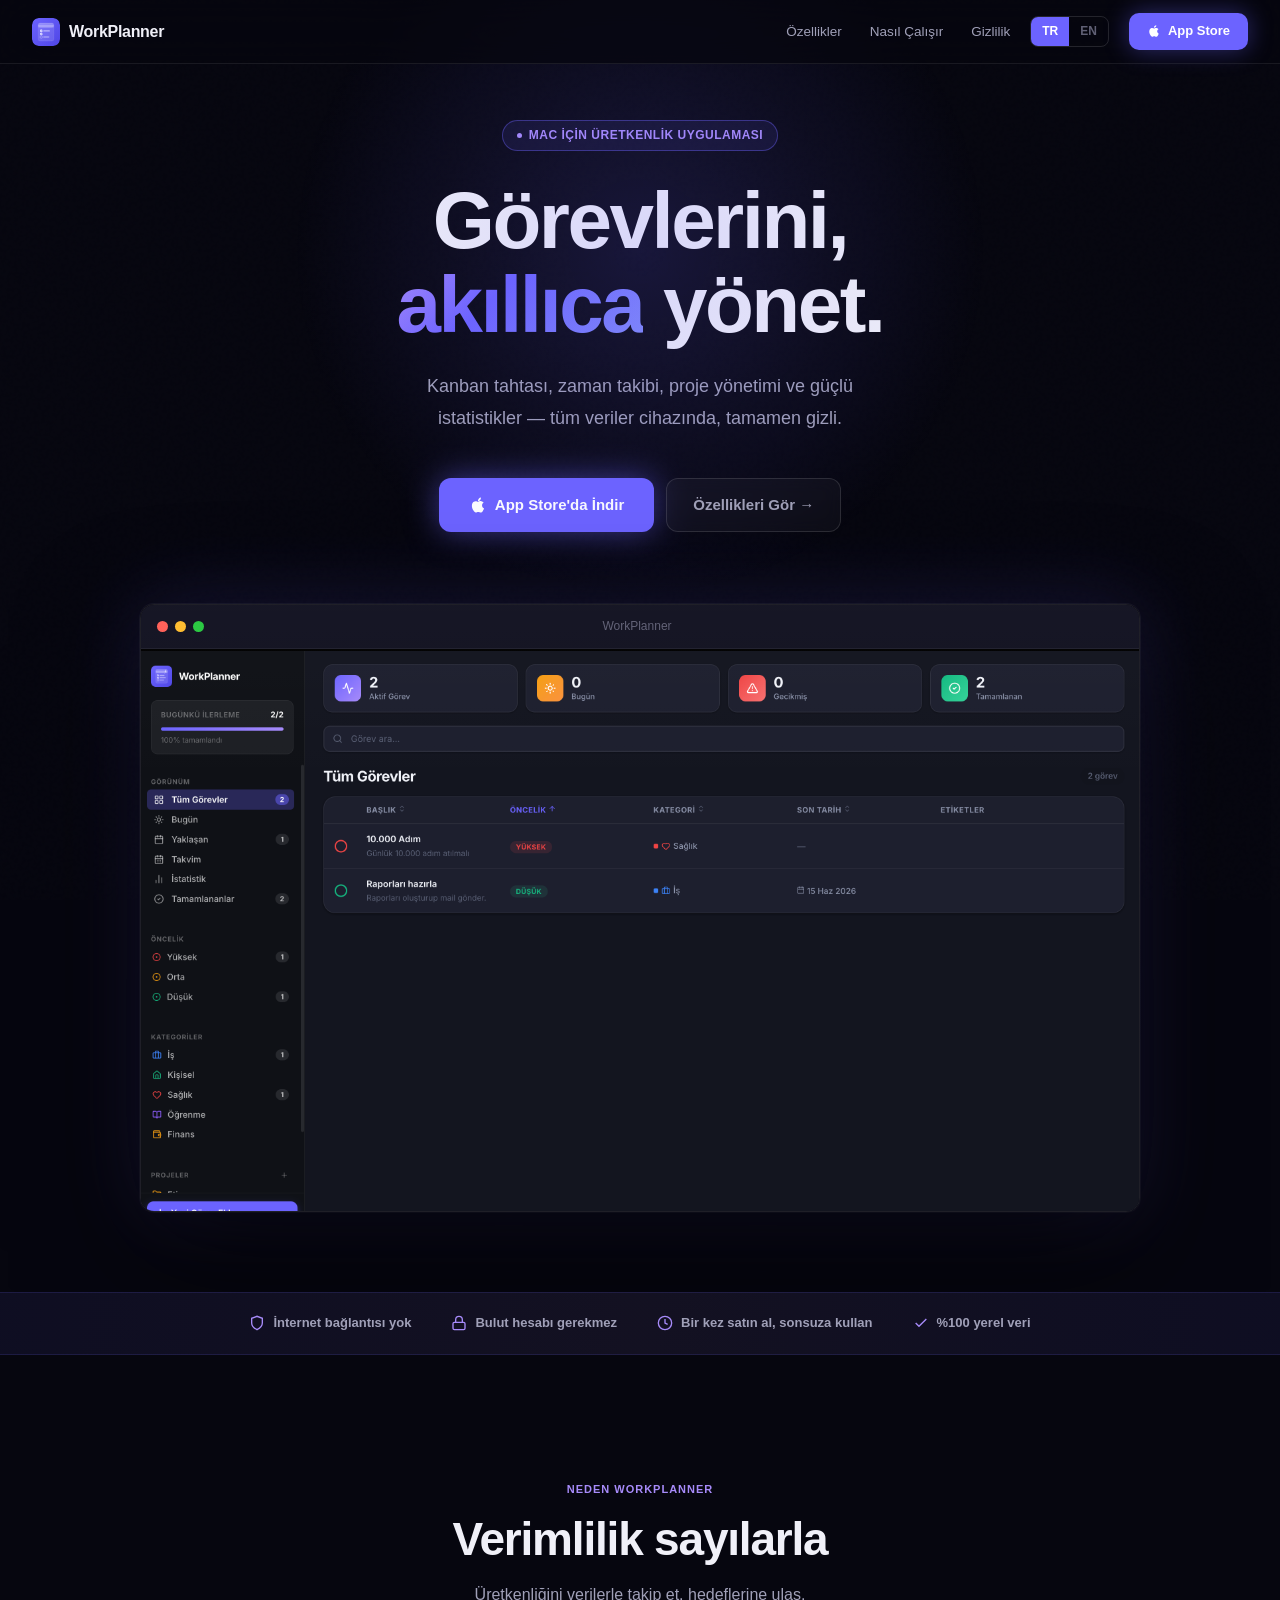
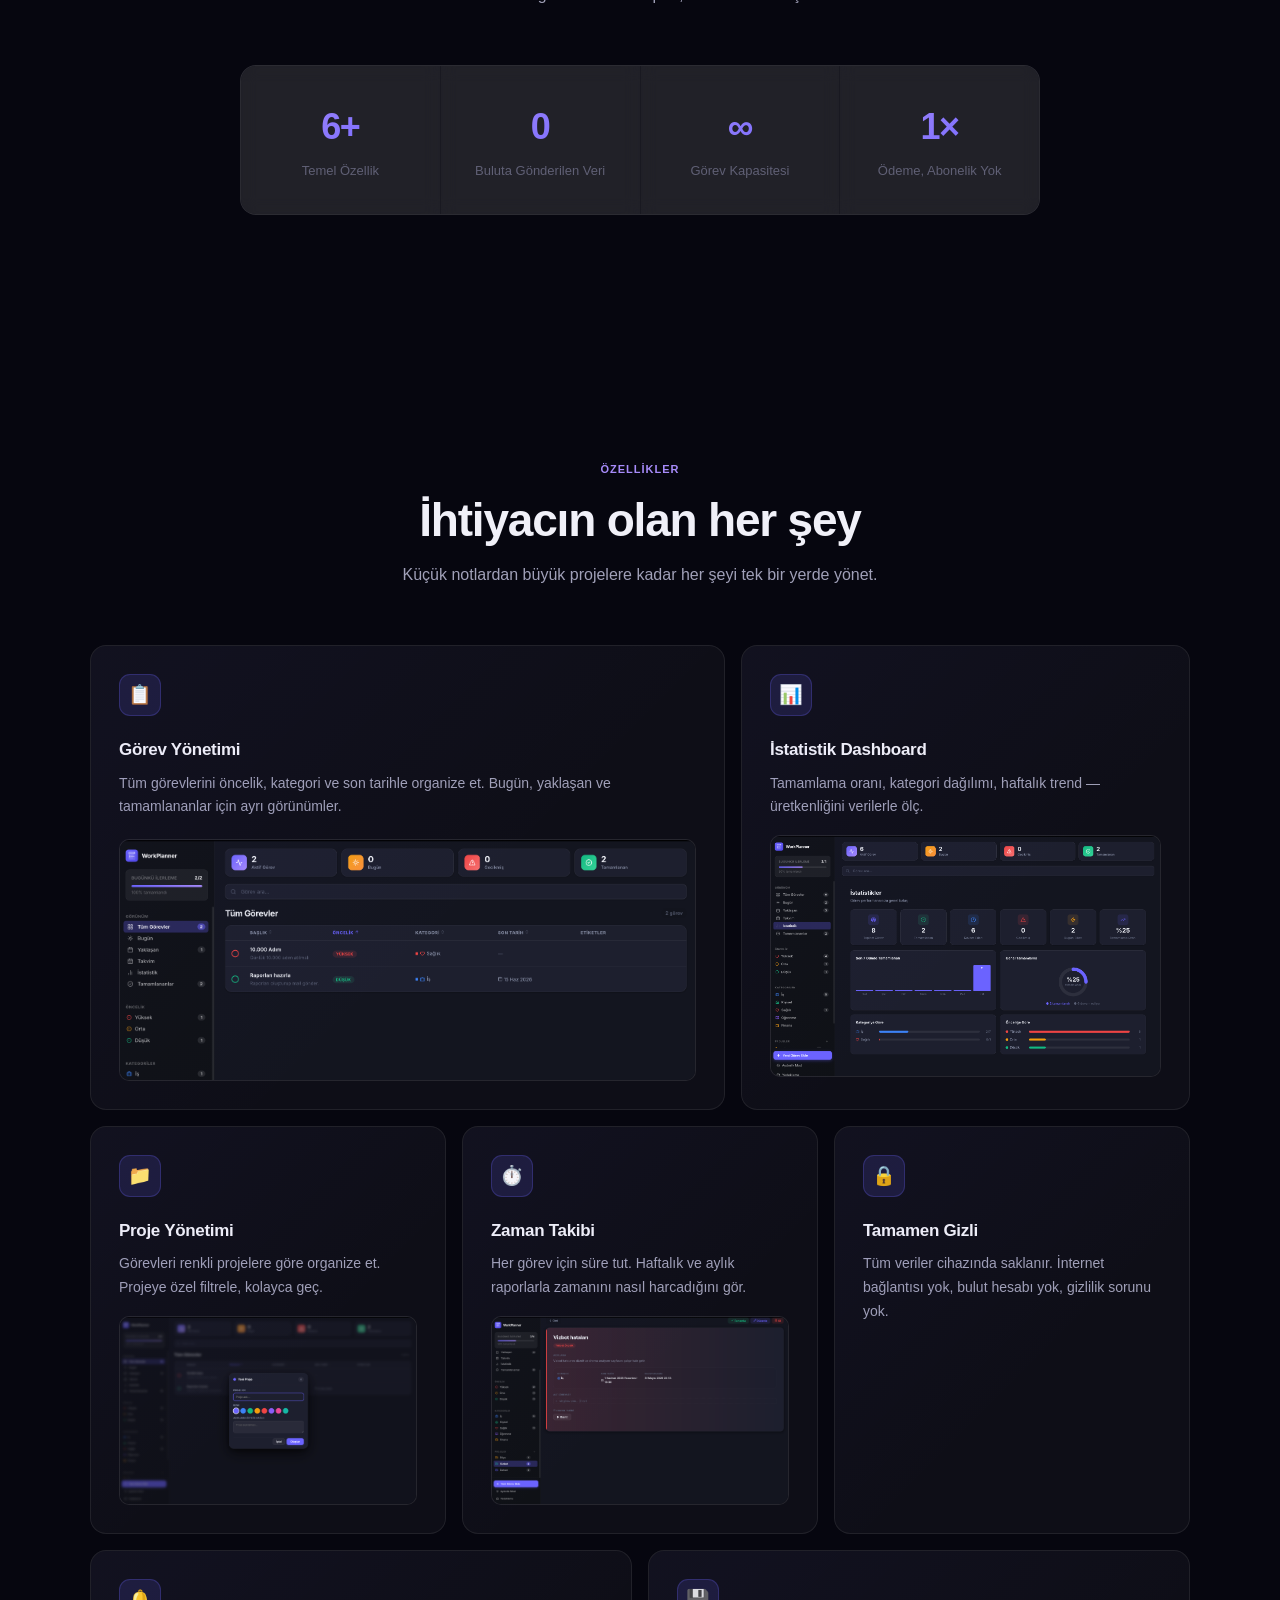
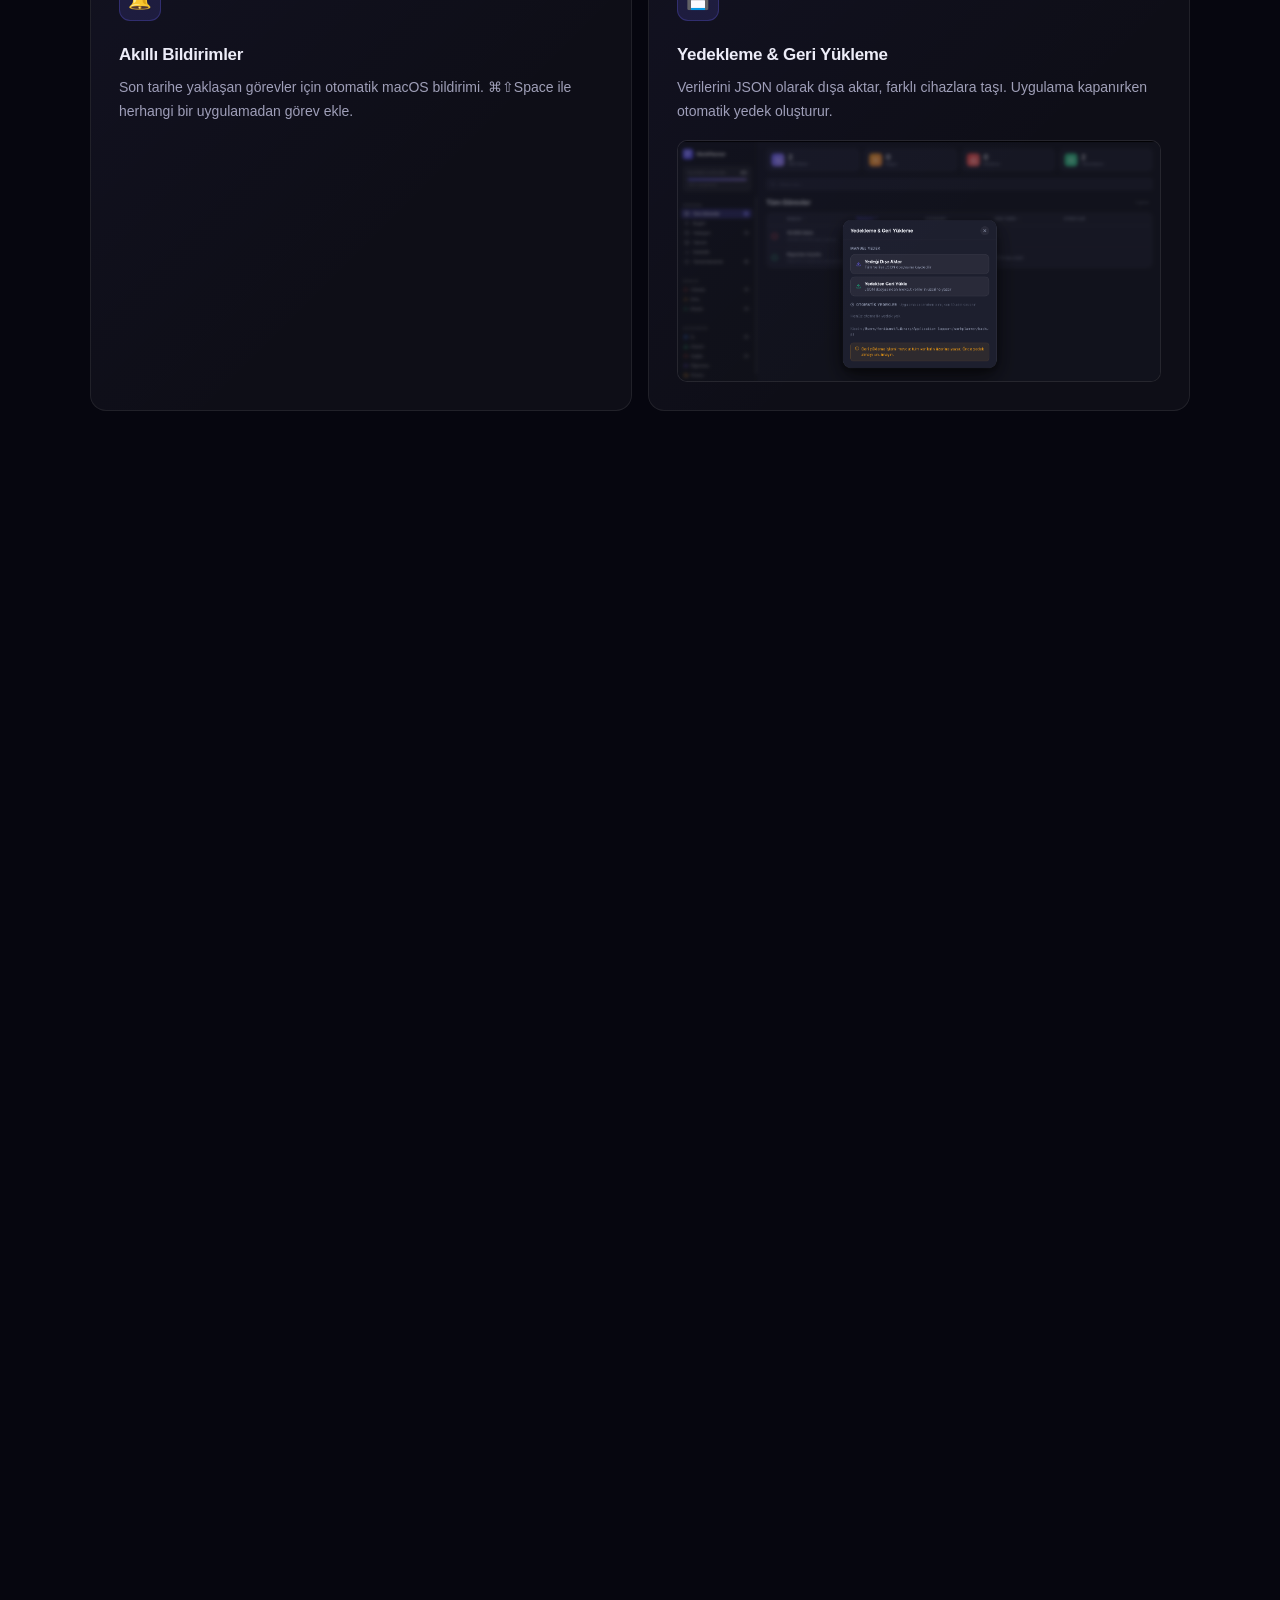
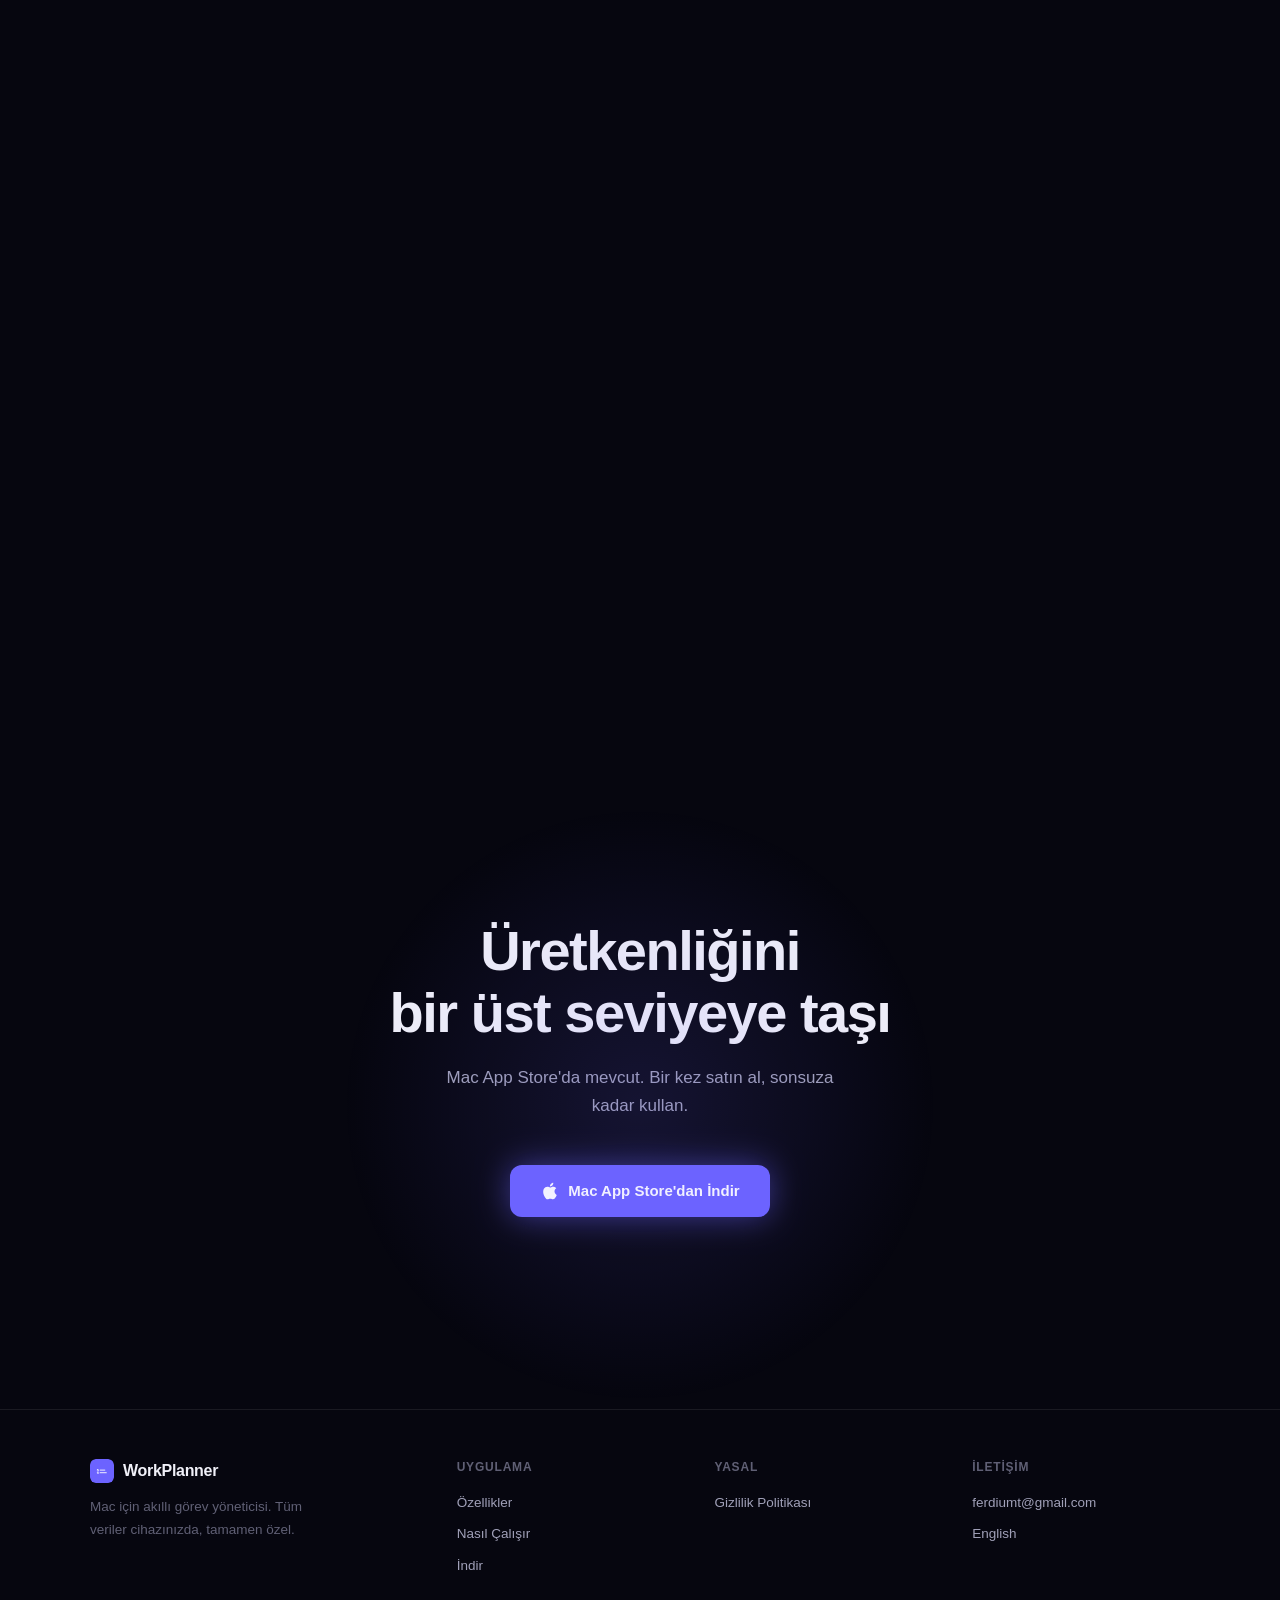
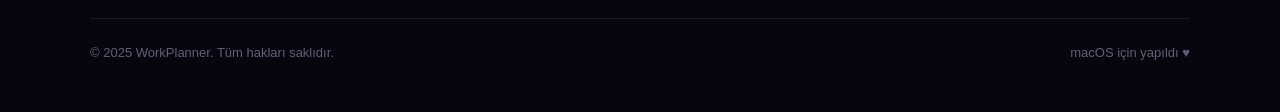
==== index.html @ 0b40a388 "Initial website" ====
<!DOCTYPE html>
<html lang="tr">
<head>
  <meta charset="UTF-8" />
  <meta name="viewport" content="width=device-width, initial-scale=1.0" />
  <title>WorkPlanner — Mac için Akıllı Görev Yöneticisi</title>
  <meta name="description" content="WorkPlanner, görevlerinizi, projelerinizi ve zamanınızı tek bir yerde yönetmenizi sağlayan güçlü bir Mac uygulamasıdır. Verileriniz her zaman cihazınızda." />
  <meta property="og:title" content="WorkPlanner — Mac için Görev Yöneticisi" />
  <meta property="og:description" content="Kanban tahtası, zaman takibi, proje yönetimi ve daha fazlası. Tüm veriler cihazınızda güvende." />
  <meta property="og:type" content="website" />
  <link rel="stylesheet" href="style.css" />
  <link rel="icon" type="image/svg+xml" href="assets/icon.svg" />
</head>
<body>

<!-- Nav -->
<nav class="nav">
  <a href="index.html" class="nav-logo">
    <svg width="28" height="28" viewBox="0 0 100 100" xmlns="http://www.w3.org/2000/svg" style="border-radius:7px;flex-shrink:0">
      <defs><linearGradient id="g" x1="0%" y1="0%" x2="100%" y2="100%"><stop offset="0%" stop-color="#6c63ff"/><stop offset="100%" stop-color="#4f46e5"/></linearGradient></defs>
      <rect width="100" height="100" rx="22" fill="url(#g)"/>
      <rect x="22" y="18" width="56" height="64" rx="7" fill="rgba(255,255,255,0.12)" stroke="rgba(255,255,255,0.25)" stroke-width="1.2"/>
      <rect x="22" y="18" width="56" height="16" rx="7" fill="rgba(255,255,255,0.2)"/>
      <rect x="22" y="25" width="56" height="9" fill="rgba(255,255,255,0.2)"/>
      <circle cx="33" cy="46" r="4.5" fill="white"/>
      <polyline points="30.5,46 32.5,48.2 36,43.5" fill="none" stroke="#6c63ff" stroke-width="2" stroke-linecap="round" stroke-linejoin="round"/>
      <rect x="40" y="43.5" width="24" height="5" rx="2.5" fill="rgba(255,255,255,0.5)"/>
      <circle cx="33" cy="57" r="4.5" fill="white"/>
      <polyline points="30.5,57 32.5,59.2 36,54.5" fill="none" stroke="#6c63ff" stroke-width="2" stroke-linecap="round" stroke-linejoin="round"/>
      <circle cx="33" cy="68" r="4.5" fill="none" stroke="rgba(255,255,255,0.55)" stroke-width="1.5"/>
      <rect x="40" y="65.5" width="22" height="5" rx="2.5" fill="rgba(255,255,255,0.35)"/>
    </svg>
    WorkPlanner
  </a>
  <span class="nav-spacer"></span>
  <nav class="nav-links">
    <a href="#features">Özellikler</a>
    <a href="#how">Nasıl Çalışır</a>
    <a href="privacy.html">Gizlilik</a>
  </nav>
  <div class="lang-toggle">
    <a href="index.html" class="lang-btn active">TR</a>
    <a href="en.html"    class="lang-btn">EN</a>
  </div>
  <a href="#download" class="nav-cta">
    <svg width="14" height="14" fill="currentColor" viewBox="0 0 24 24"><path d="M18.71 19.5c-.83 1.24-1.71 2.45-3.05 2.47-1.34.03-1.77-.79-3.29-.79-1.53 0-2 .77-3.27.82-1.31.05-2.3-1.32-3.14-2.53C4.25 17 2.94 12.45 4.7 9.39c.87-1.52 2.43-2.48 4.12-2.51 1.28-.02 2.5.87 3.29.87.78 0 2.26-1.07 3.8-.91.65.03 2.47.26 3.64 1.98-.09.06-2.17 1.28-2.15 3.81.03 3.02 2.65 4.03 2.68 4.04-.03.07-.42 1.44-1.38 2.83M13 3.5c.73-.83 1.94-1.46 2.94-1.5.13 1.17-.34 2.35-1.04 3.19-.69.85-1.83 1.51-2.95 1.42-.15-1.15.41-2.35 1.05-3.11z"/></svg>
    App Store
  </a>
</nav>

<!-- Hero -->
<section class="hero">
  <div class="hero-blob1"></div>
  <div class="hero-blob2"></div>

  <div class="hero-eyebrow reveal">
    <span></span>
    Mac için Üretkenlik Uygulaması
  </div>

  <h1 class="reveal reveal-delay-1">
    Görevlerini,<br>
    <span class="grad">akıllıca</span> yönet.
  </h1>

  <p class="hero-sub reveal reveal-delay-2">
    Kanban tahtası, zaman takibi, proje yönetimi ve güçlü istatistikler — tüm veriler cihazında, tamamen gizli.
  </p>

  <div class="hero-actions reveal reveal-delay-3">
    <a href="#download" class="btn-primary">
      <svg width="18" height="18" fill="currentColor" viewBox="0 0 24 24"><path d="M18.71 19.5c-.83 1.24-1.71 2.45-3.05 2.47-1.34.03-1.77-.79-3.29-.79-1.53 0-2 .77-3.27.82-1.31.05-2.3-1.32-3.14-2.53C4.25 17 2.94 12.45 4.7 9.39c.87-1.52 2.43-2.48 4.12-2.51 1.28-.02 2.5.87 3.29.87.78 0 2.26-1.07 3.8-.91.65.03 2.47.26 3.64 1.98-.09.06-2.17 1.28-2.15 3.81.03 3.02 2.65 4.03 2.68 4.04-.03.07-.42 1.44-1.38 2.83M13 3.5c.73-.83 1.94-1.46 2.94-1.5.13 1.17-.34 2.35-1.04 3.19-.69.85-1.83 1.51-2.95 1.42-.15-1.15.41-2.35 1.05-3.11z"/></svg>
      App Store'da İndir
    </a>
    <a href="#features" class="btn-ghost">Özellikleri Gör →</a>
  </div>

  <!-- App window mockup -->
  <div class="app-window reveal">
    <div class="window-bar">
      <div class="w-dot" style="background:#ff5f57"></div>
      <div class="w-dot" style="background:#febc2e"></div>
      <div class="w-dot" style="background:#28c840"></div>
      <span class="w-title">WorkPlanner</span>
    </div>
    <div class="window-screen">
      <img src="assets/screenshots/E9EAF47A-1337-46AB-9C53-213DB8B8BF07.png" alt="WorkPlanner ana ekranı">
    </div>
  </div>
</section>

<!-- Privacy strip -->
<div class="privacy-strip">
  <div class="privacy-strip-inner">
    <div class="priv-item">
      <svg width="16" height="16" fill="none" stroke="currentColor" stroke-width="2" viewBox="0 0 24 24"><path d="M12 22s8-4 8-10V5l-8-3-8 3v7c0 6 8 10 8 10z"/></svg>
      İnternet bağlantısı yok
    </div>
    <div class="priv-item">
      <svg width="16" height="16" fill="none" stroke="currentColor" stroke-width="2" viewBox="0 0 24 24"><rect x="3" y="11" width="18" height="11" rx="2"/><path d="M7 11V7a5 5 0 0 1 10 0v4"/></svg>
      Bulut hesabı gerekmez
    </div>
    <div class="priv-item">
      <svg width="16" height="16" fill="none" stroke="currentColor" stroke-width="2" viewBox="0 0 24 24"><circle cx="12" cy="12" r="10"/><polyline points="12 6 12 12 16 14"/></svg>
      Bir kez satın al, sonsuza kullan
    </div>
    <div class="priv-item">
      <svg width="16" height="16" fill="none" stroke="currentColor" stroke-width="2" viewBox="0 0 24 24"><polyline points="20 6 9 17 4 12"/></svg>
      %100 yerel veri
    </div>
  </div>
</div>

<!-- Stats -->
<section class="section centered" id="stats">
  <p class="section-chip reveal">Neden WorkPlanner</p>
  <h2 class="section-title reveal reveal-delay-1">Verimlilik sayılarla</h2>
  <p class="section-sub reveal reveal-delay-2">Üretkenliğini verilerle takip et, hedeflerine ulaş.</p>

  <div class="stats-bar reveal reveal-delay-3">
    <div class="stat-item">
      <div class="stat-num">6+</div>
      <div class="stat-label">Temel Özellik</div>
    </div>
    <div class="stat-item">
      <div class="stat-num">0</div>
      <div class="stat-label">Buluta Gönderilen Veri</div>
    </div>
    <div class="stat-item">
      <div class="stat-num">∞</div>
      <div class="stat-label">Görev Kapasitesi</div>
    </div>
    <div class="stat-item">
      <div class="stat-num">1×</div>
      <div class="stat-label">Ödeme, Abonelik Yok</div>
    </div>
  </div>
</section>

<!-- Bento features -->
<section class="section" id="features">
  <div class="centered" style="margin-bottom:56px">
    <p class="section-chip reveal">Özellikler</p>
    <h2 class="section-title reveal reveal-delay-1">İhtiyacın olan her şey</h2>
    <p class="section-sub reveal reveal-delay-2">Küçük notlardan büyük projelere kadar her şeyi tek bir yerde yönet.</p>
  </div>

  <div class="bento">
    <!-- Large card: Görev listesi -->
    <div class="bento-card bc-wide reveal">
      <div class="bento-icon">📋</div>
      <h3 class="bento-title">Görev Yönetimi</h3>
      <p class="bento-desc">Tüm görevlerini öncelik, kategori ve son tarihle organize et. Bugün, yaklaşan ve tamamlananlar için ayrı görünümler.</p>
      <div class="bento-screenshot">
        <img src="assets/screenshots/E9EAF47A-1337-46AB-9C53-213DB8B8BF07.png" alt="Görev listesi">
      </div>
    </div>

    <!-- Narrow card: İstatistikler -->
    <div class="bento-card bc-narrow reveal reveal-delay-1">
      <div class="bento-icon">📊</div>
      <h3 class="bento-title">İstatistik Dashboard</h3>
      <p class="bento-desc">Tamamlama oranı, kategori dağılımı, haftalık trend — üretkenliğini verilerle ölç.</p>
      <div class="bento-screenshot" style="margin-top:16px">
        <img src="assets/screenshots/B11639A8-E4B4-4205-913E-91F1500B5401.png" alt="İstatistikler">
      </div>
    </div>

    <!-- Third cards -->
    <div class="bento-card bc-third reveal">
      <div class="bento-icon">📁</div>
      <h3 class="bento-title">Proje Yönetimi</h3>
      <p class="bento-desc">Görevleri renkli projelere göre organize et. Projeye özel filtrele, kolayca geç.</p>
      <div class="bento-screenshot" style="margin-top:16px">
        <img src="assets/screenshots/D1746196-B8B3-4BBD-9240-FDAFC24AF022.png" alt="Yeni proje oluşturma">
      </div>
    </div>

    <div class="bento-card bc-third reveal reveal-delay-1">
      <div class="bento-icon">⏱️</div>
      <h3 class="bento-title">Zaman Takibi</h3>
      <p class="bento-desc">Her görev için süre tut. Haftalık ve aylık raporlarla zamanını nasıl harcadığını gör.</p>
      <div class="bento-screenshot" style="margin-top:16px">
        <img src="assets/screenshots/5E0CD3A7-38A6-4507-8456-9C29C6B81970.png" alt="Görev detayı ve zaman takibi">
      </div>
    </div>

    <div class="bento-card bc-third reveal reveal-delay-2">
      <div class="bento-icon">🔒</div>
      <h3 class="bento-title">Tamamen Gizli</h3>
      <p class="bento-desc">Tüm veriler cihazında saklanır. İnternet bağlantısı yok, bulut hesabı yok, gizlilik sorunu yok.</p>
    </div>

    <!-- Half cards -->
    <div class="bento-card bc-half reveal">
      <div class="bento-icon">🔔</div>
      <h3 class="bento-title">Akıllı Bildirimler</h3>
      <p class="bento-desc">Son tarihe yaklaşan görevler için otomatik macOS bildirimi. ⌘⇧Space ile herhangi bir uygulamadan görev ekle.</p>
    </div>

    <div class="bento-card bc-half reveal reveal-delay-1">
      <div class="bento-icon">💾</div>
      <h3 class="bento-title">Yedekleme & Geri Yükleme</h3>
      <p class="bento-desc">Verilerini JSON olarak dışa aktar, farklı cihazlara taşı. Uygulama kapanırken otomatik yedek oluşturur.</p>
      <div class="bento-screenshot" style="margin-top:16px">
        <img src="assets/screenshots/8766C4C1-2EBA-4AB4-96D0-C92B33249073.png" alt="Yedekleme ekranı">
      </div>
    </div>
  </div>
</section>

<!-- Spotlight: İstatistikler -->
<section class="section" id="how">
  <div class="spotlight">
    <div class="spotlight-text">
      <p class="section-chip reveal">İstatistikler</p>
      <h2 class="section-title reveal reveal-delay-1">Üretkenliğini gerçek verilerle ölç</h2>
      <p class="section-sub reveal reveal-delay-2" style="margin-bottom:0">
        Haftalık trend grafikleri, kategori dağılımı ve tamamlama oranları — ne kadar verimli olduğunu bir bakışta gör.
      </p>
      <ul class="feature-list reveal reveal-delay-3">
        <li>Günlük ve haftalık görev tamamlama istatistikleri</li>
        <li>Projeye göre zaman dağılımı raporu</li>
        <li>Kategori ve önceliğe göre dağılım</li>
        <li>Genel tamamlama oranı özeti</li>
      </ul>
    </div>
    <div class="spotlight-visual reveal reveal-delay-1">
      <img src="assets/screenshots/B11639A8-E4B4-4205-913E-91F1500B5401.png" alt="İstatistikler dashboard">
    </div>
  </div>
</section>

<!-- Spotlight: Kanban (reversed) -->
<section class="section">
  <div class="spotlight reverse">
    <div class="spotlight-text">
      <p class="section-chip reveal">Kanban Tahtası</p>
      <h2 class="section-title reveal reveal-delay-1">Projen hep düzenli, hiçbir şey kaybolmaz</h2>
      <p class="section-sub reveal reveal-delay-2" style="margin-bottom:0">
        Görevleri sürükle-bırak ile kolonlar arasında taşı. Her proje için ayrı Kanban tahtası, tamamlananlar otomatik arşivlenir.
      </p>
      <ul class="feature-list reveal reveal-delay-3">
        <li>Üç kolon: Yapılacak, Devam Ediyor, Tamamlandı</li>
        <li>Projeye özel renk kodlaması</li>
        <li>Görev kartında zaman takibi</li>
        <li>Hızlı görev oluşturma kolondan</li>
      </ul>
    </div>
    <div class="spotlight-visual reveal reveal-delay-1">
      <img src="assets/screenshots/DE8D70BD-EFEA-478E-8332-648DCE3748E9.png" alt="Kanban tahtası">
    </div>
  </div>
</section>

<!-- How it works steps -->
<section class="section centered">
  <p class="section-chip reveal">Nasıl Çalışır</p>
  <h2 class="section-title reveal reveal-delay-1">3 adımda başla</h2>
  <p class="section-sub reveal reveal-delay-2">Kurulum süreci yok, hesap açmaya gerek yok.</p>

  <div style="display:flex;gap:24px;max-width:900px;margin:0 auto;flex-wrap:wrap;justify-content:center">
    <div class="bento-card reveal" style="flex:1;min-width:240px;max-width:280px;text-align:left">
      <div style="font-size:32px;font-weight:900;color:rgba(108,99,255,0.3);margin-bottom:16px;letter-spacing:-2px">01</div>
      <h3 class="bento-title">İndir ve Kur</h3>
      <p class="bento-desc">App Store'dan WorkPlanner'ı indir. Tek tık kurulum, saniyeler içinde hazır.</p>
    </div>
    <div class="bento-card reveal reveal-delay-1" style="flex:1;min-width:240px;max-width:280px;text-align:left">
      <div style="font-size:32px;font-weight:900;color:rgba(108,99,255,0.3);margin-bottom:16px;letter-spacing:-2px">02</div>
      <h3 class="bento-title">Görev Ekle</h3>
      <p class="bento-desc">⌘N kısayoluyla herhangi bir uygulamadan hızlıca görev ekle. Kategori, öncelik ve tarih belirle.</p>
    </div>
    <div class="bento-card reveal reveal-delay-2" style="flex:1;min-width:240px;max-width:280px;text-align:left">
      <div style="font-size:32px;font-weight:900;color:rgba(108,99,255,0.3);margin-bottom:16px;letter-spacing:-2px">03</div>
      <h3 class="bento-title">Takip Et</h3>
      <p class="bento-desc">Kanban tahtasında projelerini yönet, istatistiklerle üretkenliğini izle.</p>
    </div>
  </div>
</section>

<!-- CTA -->
<section class="cta-section" id="download">
  <h2 class="reveal">Üretkenliğini<br>bir üst seviyeye taşı</h2>
  <p class="reveal reveal-delay-1">Mac App Store'da mevcut. Bir kez satın al, sonsuza kadar kullan.</p>
  <div class="hero-actions reveal reveal-delay-2">
    <a href="#" class="btn-primary">
      <svg width="20" height="20" fill="currentColor" viewBox="0 0 24 24"><path d="M18.71 19.5c-.83 1.24-1.71 2.45-3.05 2.47-1.34.03-1.77-.79-3.29-.79-1.53 0-2 .77-3.27.82-1.31.05-2.3-1.32-3.14-2.53C4.25 17 2.94 12.45 4.7 9.39c.87-1.52 2.43-2.48 4.12-2.51 1.28-.02 2.5.87 3.29.87.78 0 2.26-1.07 3.8-.91.65.03 2.47.26 3.64 1.98-.09.06-2.17 1.28-2.15 3.81.03 3.02 2.65 4.03 2.68 4.04-.03.07-.42 1.44-1.38 2.83M13 3.5c.73-.83 1.94-1.46 2.94-1.5.13 1.17-.34 2.35-1.04 3.19-.69.85-1.83 1.51-2.95 1.42-.15-1.15.41-2.35 1.05-3.11z"/></svg>
      Mac App Store'dan İndir
    </a>
  </div>
</section>

<!-- Footer -->
<footer class="footer">
  <div class="footer-inner">
    <div class="footer-brand">
      <div class="nav-logo" style="margin-bottom:4px">
        <svg width="24" height="24" viewBox="0 0 100 100" style="border-radius:6px;flex-shrink:0">
          <rect width="100" height="100" rx="22" fill="#6c63ff"/>
          <circle cx="33" cy="46" r="4.5" fill="white"/>
          <polyline points="30.5,46 32.5,48.2 36,43.5" fill="none" stroke="#6c63ff" stroke-width="2.5" stroke-linecap="round" stroke-linejoin="round"/>
          <rect x="40" y="43.5" width="24" height="5" rx="2.5" fill="rgba(255,255,255,0.7)"/>
          <circle cx="33" cy="57" r="4.5" fill="white"/>
          <polyline points="30.5,57 32.5,59.2 36,54.5" fill="none" stroke="#6c63ff" stroke-width="2.5" stroke-linecap="round" stroke-linejoin="round"/>
          <rect x="40" y="54.5" width="30" height="5" rx="2.5" fill="rgba(255,255,255,0.7)"/>
        </svg>
        WorkPlanner
      </div>
      <p>Mac için akıllı görev yöneticisi. Tüm veriler cihazınızda, tamamen özel.</p>
    </div>

    <div class="footer-col">
      <div class="footer-col-title">Uygulama</div>
      <a href="#features">Özellikler</a>
      <a href="#how">Nasıl Çalışır</a>
      <a href="#download">İndir</a>
    </div>

    <div class="footer-col">
      <div class="footer-col-title">Yasal</div>
      <a href="privacy.html">Gizlilik Politikası</a>
    </div>

    <div class="footer-col">
      <div class="footer-col-title">İletişim</div>
      <a href="mailto:ferdiumt@gmail.com">ferdiumt@gmail.com</a>
      <a href="en.html">English</a>
    </div>
  </div>

  <div class="footer-bottom">
    <span>© 2025 WorkPlanner. Tüm hakları saklıdır.</span>
    <span>macOS için yapıldı ♥</span>
  </div>
</footer>

<script>
  const observer = new IntersectionObserver((entries) => {
    entries.forEach(e => { if (e.isIntersecting) { e.target.classList.add('visible'); observer.unobserve(e.target); } });
  }, { threshold: 0.1 });
  document.querySelectorAll('.reveal').forEach(el => observer.observe(el));
</script>

</body>
</html>
---- style.css ----
/* ─── Reset ─────────────────────────────────────────────────────────────────── */
*, *::before, *::after { box-sizing: border-box; margin: 0; padding: 0; }
html { scroll-behavior: smooth; }
body {
  font-family: -apple-system, BlinkMacSystemFont, 'SF Pro Display', 'Segoe UI', sans-serif;
  background: #06060f;
  color: #f0f0f8;
  line-height: 1.6;
  -webkit-font-smoothing: antialiased;
  overflow-x: hidden;
}
a { text-decoration: none; color: inherit; }
img { display: block; max-width: 100%; }
button { cursor: pointer; border: none; background: none; font: inherit; color: inherit; }

/* ─── Design tokens ──────────────────────────────────────────────────────────── */
:root {
  --p:       #6c63ff;
  --p2:      #a78bfa;
  --p3:      #4f46e5;
  --card:    rgba(255,255,255,0.035);
  --border:  rgba(255,255,255,0.08);
  --border2: rgba(255,255,255,0.12);
  --text:    #f0f0f8;
  --text2:   #a0a0b8;
  --text3:   #606075;
  --radius:  16px;
  --glow:    0 0 80px rgba(108,99,255,0.2);
}

/* ─── Noise overlay ──────────────────────────────────────────────────────────── */
body::before {
  content: '';
  position: fixed;
  inset: 0;
  background-image: url("data:image/svg+xml,%3Csvg viewBox='0 0 256 256' xmlns='http://www.w3.org/2000/svg'%3E%3Cfilter id='n'%3E%3CfeTurbulence type='fractalNoise' baseFrequency='0.9' numOctaves='4' stitchTiles='stitch'/%3E%3C/filter%3E%3Crect width='100%25' height='100%25' filter='url(%23n)' opacity='0.035'/%3E%3C/svg%3E");
  pointer-events: none;
  z-index: 0;
  opacity: 0.4;
}

/* ─── Nav ─────────────────────────────────────────────────────────────────────── */
.nav {
  position: fixed;
  top: 0; left: 0; right: 0;
  z-index: 100;
  padding: 0 32px;
  height: 64px;
  display: flex;
  align-items: center;
  gap: 20px;
  background: rgba(6,6,15,0.7);
  backdrop-filter: blur(20px);
  -webkit-backdrop-filter: blur(20px);
  border-bottom: 1px solid var(--border);
}

.nav-logo {
  display: flex;
  align-items: center;
  gap: 9px;
  font-size: 16px;
  font-weight: 800;
  letter-spacing: -0.3px;
}

.nav-spacer { flex: 1; }

.nav-links {
  display: flex;
  gap: 28px;
}

.nav-links a {
  font-size: 13.5px;
  font-weight: 500;
  color: var(--text2);
  transition: color 0.15s;
}
.nav-links a:hover { color: var(--text); }

.lang-toggle {
  display: flex;
  border: 1px solid var(--border2);
  border-radius: 8px;
  overflow: hidden;
}
.lang-btn {
  padding: 5px 11px;
  font-size: 12px;
  font-weight: 600;
  color: var(--text3);
  transition: background 0.12s, color 0.12s;
}
.lang-btn:hover  { color: var(--text2); }
.lang-btn.active { background: var(--p); color: #fff; }

.nav-cta {
  display: flex;
  align-items: center;
  gap: 7px;
  padding: 8px 18px;
  border-radius: 10px;
  background: var(--p);
  color: #fff;
  font-size: 13px;
  font-weight: 700;
  transition: background 0.12s, transform 0.1s, box-shadow 0.15s;
  box-shadow: 0 0 24px rgba(108,99,255,0.4);
}
.nav-cta:hover {
  background: #7c73ff;
  transform: translateY(-1px);
  box-shadow: 0 4px 32px rgba(108,99,255,0.55);
}

/* ─── Hero ─────────────────────────────────────────────────────────────────────── */
.hero {
  position: relative;
  min-height: 100vh;
  display: flex;
  flex-direction: column;
  align-items: center;
  justify-content: center;
  padding: 120px 32px 80px;
  text-align: center;
  overflow: hidden;
}

/* Gradient blobs */
.hero-blob1 {
  position: absolute;
  width: 700px; height: 700px;
  border-radius: 50%;
  background: radial-gradient(circle, rgba(108,99,255,0.18) 0%, transparent 70%);
  top: -100px; left: 50%;
  transform: translateX(-50%);
  pointer-events: none;
}
.hero-blob2 {
  position: absolute;
  width: 400px; height: 400px;
  border-radius: 50%;
  background: radial-gradient(circle, rgba(167,139,250,0.1) 0%, transparent 70%);
  bottom: 100px; right: 10%;
  pointer-events: none;
}

.hero-eyebrow {
  display: inline-flex;
  align-items: center;
  gap: 7px;
  border: 1px solid rgba(108,99,255,0.4);
  background: rgba(108,99,255,0.1);
  color: var(--p2);
  font-size: 12px;
  font-weight: 700;
  padding: 5px 14px;
  border-radius: 20px;
  margin-bottom: 28px;
  letter-spacing: 0.5px;
  text-transform: uppercase;
}

.hero-eyebrow span {
  width: 5px; height: 5px;
  border-radius: 50%;
  background: var(--p2);
  animation: blink 2s ease-in-out infinite;
}

@keyframes blink {
  0%, 100% { opacity: 1; }
  50%       { opacity: 0.3; }
}

.hero h1 {
  font-size: clamp(42px, 7vw, 80px);
  font-weight: 900;
  letter-spacing: -2.5px;
  line-height: 1.05;
  color: var(--text);
  max-width: 760px;
  margin: 0 auto 24px;
}

.hero h1 .grad {
  background: linear-gradient(135deg, #a78bfa 0%, #6c63ff 40%, #818cf8 100%);
  -webkit-background-clip: text;
  -webkit-text-fill-color: transparent;
}

.hero-sub {
  font-size: 18px;
  color: var(--text2);
  max-width: 500px;
  margin: 0 auto 44px;
  line-height: 1.75;
  font-weight: 400;
}

.hero-actions {
  display: flex;
  gap: 12px;
  justify-content: center;
  flex-wrap: wrap;
  margin-bottom: 72px;
}

.btn-primary {
  display: inline-flex;
  align-items: center;
  gap: 8px;
  padding: 14px 30px;
  border-radius: 12px;
  background: var(--p);
  color: #fff;
  font-size: 15px;
  font-weight: 700;
  box-shadow: 0 0 32px rgba(108,99,255,0.5);
  transition: background 0.12s, transform 0.1s, box-shadow 0.15s;
}
.btn-primary:hover {
  background: #7c73ff;
  transform: translateY(-2px);
  box-shadow: 0 8px 40px rgba(108,99,255,0.6);
}

.btn-ghost {
  display: inline-flex;
  align-items: center;
  gap: 8px;
  padding: 14px 26px;
  border-radius: 12px;
  border: 1px solid var(--border2);
  background: var(--card);
  color: var(--text2);
  font-size: 15px;
  font-weight: 600;
  transition: border-color 0.15s, color 0.15s, background 0.15s;
  backdrop-filter: blur(8px);
}
.btn-ghost:hover {
  border-color: rgba(108,99,255,0.5);
  color: var(--text);
  background: rgba(108,99,255,0.08);
}

/* ─── App window mockup ─────────────────────────────────────────────────────── */
.app-window {
  position: relative;
  width: 100%;
  max-width: 1000px;
  margin: 0 auto;
  border-radius: 14px;
  overflow: hidden;
  border: 1px solid rgba(255,255,255,0.1);
  box-shadow:
    0 40px 120px rgba(0,0,0,0.7),
    0 0 0 1px rgba(255,255,255,0.05),
    var(--glow);
}

.window-bar {
  display: flex;
  align-items: center;
  gap: 7px;
  padding: 12px 16px;
  background: rgba(20,20,35,0.95);
  border-bottom: 1px solid rgba(255,255,255,0.06);
}

.w-dot { width: 11px; height: 11px; border-radius: 50%; }
.w-title {
  flex: 1;
  text-align: center;
  font-size: 12px;
  font-weight: 500;
  color: var(--text3);
  margin-left: -60px;
}

.window-screen {
  background: #0f0f1e;
  aspect-ratio: 16 / 9;
  display: flex;
  align-items: stretch;
}

.window-screen img {
  width: 100%;
  height: 100%;
  object-fit: cover;
  object-position: top left;
}

.window-screen .placeholder {
  flex: 1;
  display: flex;
  align-items: center;
  justify-content: center;
  color: var(--text3);
  font-size: 13px;
  flex-direction: column;
  gap: 10px;
}

/* Reflection */
.app-window::after {
  content: '';
  position: absolute;
  inset: 0;
  background: linear-gradient(180deg, rgba(255,255,255,0.02) 0%, transparent 30%);
  pointer-events: none;
}

/* ─── Scroll reveal ──────────────────────────────────────────────────────────── */
.reveal {
  opacity: 0;
  transform: translateY(32px);
  transition: opacity 0.65s cubic-bezier(0.34, 1, 0.64, 1), transform 0.65s cubic-bezier(0.34, 1, 0.64, 1);
}
.reveal.visible {
  opacity: 1;
  transform: none;
}
.reveal-delay-1 { transition-delay: 0.1s; }
.reveal-delay-2 { transition-delay: 0.2s; }
.reveal-delay-3 { transition-delay: 0.3s; }

/* ─── Section shared ─────────────────────────────────────────────────────────── */
.section { padding: 120px 32px; position: relative; }

.section-chip {
  display: inline-block;
  font-size: 11px;
  font-weight: 700;
  text-transform: uppercase;
  letter-spacing: 1px;
  color: var(--p2);
  margin-bottom: 16px;
}

.section-title {
  font-size: clamp(28px, 4vw, 46px);
  font-weight: 900;
  letter-spacing: -1.2px;
  line-height: 1.1;
  margin-bottom: 16px;
  max-width: 580px;
}

.section-sub {
  font-size: 16px;
  color: var(--text2);
  max-width: 480px;
  line-height: 1.75;
  margin-bottom: 56px;
}

.centered { text-align: center; margin-left: auto; margin-right: auto; }
.centered .section-title, .centered .section-sub { margin-left: auto; margin-right: auto; }

/* ─── Bento features grid ────────────────────────────────────────────────────── */
.bento {
  max-width: 1100px;
  margin: 0 auto;
  display: grid;
  grid-template-columns: repeat(12, 1fr);
  grid-template-rows: auto;
  gap: 16px;
}

.bento-card {
  background: var(--card);
  border: 1px solid var(--border);
  border-radius: var(--radius);
  padding: 28px;
  transition: border-color 0.2s, transform 0.2s, box-shadow 0.2s;
  position: relative;
  overflow: hidden;
}

.bento-card::before {
  content: '';
  position: absolute;
  inset: 0;
  background: linear-gradient(135deg, rgba(108,99,255,0.04) 0%, transparent 60%);
  pointer-events: none;
}

.bento-card:hover {
  border-color: rgba(108,99,255,0.3);
  transform: translateY(-3px);
  box-shadow: 0 12px 40px rgba(0,0,0,0.4), 0 0 0 1px rgba(108,99,255,0.15);
}

.bc-wide   { grid-column: span 7; }
.bc-narrow { grid-column: span 5; }
.bc-third  { grid-column: span 4; }
.bc-half   { grid-column: span 6; }

.bento-icon {
  width: 42px; height: 42px;
  border-radius: 11px;
  background: rgba(108,99,255,0.15);
  border: 1px solid rgba(108,99,255,0.25);
  display: flex;
  align-items: center;
  justify-content: center;
  font-size: 19px;
  margin-bottom: 20px;
}

.bento-title {
  font-size: 17px;
  font-weight: 700;
  letter-spacing: -0.3px;
  margin-bottom: 8px;
  color: var(--text);
}

.bento-desc {
  font-size: 14px;
  color: var(--text2);
  line-height: 1.7;
}

.bento-screenshot {
  margin-top: 20px;
  border-radius: 10px;
  overflow: hidden;
  border: 1px solid var(--border);
  background: rgba(255,255,255,0.02);
}

.bento-screenshot img {
  width: 100%;
  display: block;
  object-fit: cover;
  object-position: top;
  max-height: 240px;
}

.bento-screenshot .ss-placeholder {
  height: 160px;
  display: flex;
  align-items: center;
  justify-content: center;
  color: var(--text3);
  font-size: 12.5px;
}

/* ─── Feature spotlight ──────────────────────────────────────────────────────── */
.spotlight {
  max-width: 1100px;
  margin: 0 auto;
  display: flex;
  align-items: center;
  gap: 80px;
}

.spotlight.reverse { flex-direction: row-reverse; }

.spotlight-text { flex: 1; }

.spotlight-visual {
  flex: 1.2;
  border-radius: var(--radius);
  overflow: hidden;
  border: 1px solid var(--border);
  background: rgba(255,255,255,0.02);
  box-shadow: 0 24px 80px rgba(0,0,0,0.5);
}

.spotlight-visual img {
  width: 100%;
  display: block;
  object-fit: cover;
  object-position: top;
}

.spotlight-visual .sp-placeholder {
  aspect-ratio: 4/3;
  display: flex;
  align-items: center;
  justify-content: center;
  color: var(--text3);
  font-size: 13px;
  flex-direction: column;
  gap: 10px;
}

.feature-list {
  list-style: none;
  display: flex;
  flex-direction: column;
  gap: 12px;
  margin-top: 28px;
}

.feature-list li {
  display: flex;
  align-items: flex-start;
  gap: 11px;
  font-size: 14.5px;
  color: var(--text2);
  line-height: 1.5;
}

.feature-list li::before {
  content: '';
  width: 18px; height: 18px;
  border-radius: 50%;
  background: rgba(108,99,255,0.15);
  border: 1px solid rgba(108,99,255,0.3);
  flex-shrink: 0;
  margin-top: 1px;
  display: flex;
  align-items: center;
  justify-content: center;
  background-image: url("data:image/svg+xml,%3Csvg width='10' height='10' viewBox='0 0 10 10' fill='none' xmlns='http://www.w3.org/2000/svg'%3E%3Cpath d='M2 5l2.5 2.5L8 3' stroke='%236c63ff' stroke-width='1.5' stroke-linecap='round' stroke-linejoin='round'/%3E%3C/svg%3E");
  background-repeat: no-repeat;
  background-position: center;
}

/* ─── Stats bar ──────────────────────────────────────────────────────────────── */
.stats-bar {
  max-width: 800px;
  margin: 0 auto;
  display: flex;
  gap: 1px;
  background: var(--border);
  border-radius: var(--radius);
  overflow: hidden;
  border: 1px solid var(--border);
}

.stat-item {
  flex: 1;
  padding: 32px 24px;
  background: var(--card);
  text-align: center;
  backdrop-filter: blur(8px);
}

.stat-num {
  font-size: 36px;
  font-weight: 900;
  letter-spacing: -1.5px;
  background: linear-gradient(135deg, #a78bfa, #6c63ff);
  -webkit-background-clip: text;
  -webkit-text-fill-color: transparent;
  margin-bottom: 6px;
}

.stat-label {
  font-size: 13px;
  color: var(--text3);
  font-weight: 500;
}

/* ─── Privacy badge ──────────────────────────────────────────────────────────── */
.privacy-strip {
  background: linear-gradient(90deg, rgba(108,99,255,0.08), rgba(167,139,250,0.08), rgba(108,99,255,0.08));
  border-top: 1px solid rgba(108,99,255,0.15);
  border-bottom: 1px solid rgba(108,99,255,0.15);
  padding: 20px 32px;
}

.privacy-strip-inner {
  max-width: 900px;
  margin: 0 auto;
  display: flex;
  align-items: center;
  justify-content: center;
  gap: 40px;
  flex-wrap: wrap;
}

.priv-item {
  display: flex;
  align-items: center;
  gap: 8px;
  font-size: 13px;
  font-weight: 600;
  color: var(--text2);
}

.priv-item svg { color: var(--p2); flex-shrink: 0; }

/* ─── CTA section ────────────────────────────────────────────────────────────── */
.cta-section {
  padding: 120px 32px;
  text-align: center;
  position: relative;
  overflow: hidden;
}

.cta-section::before {
  content: '';
  position: absolute;
  width: 600px; height: 600px;
  border-radius: 50%;
  background: radial-gradient(circle, rgba(108,99,255,0.15) 0%, transparent 70%);
  top: 50%; left: 50%;
  transform: translate(-50%, -50%);
  pointer-events: none;
}

.cta-section h2 {
  font-size: clamp(30px, 5vw, 56px);
  font-weight: 900;
  letter-spacing: -1.5px;
  line-height: 1.1;
  max-width: 600px;
  margin: 0 auto 20px;
}

.cta-section p {
  font-size: 17px;
  color: var(--text2);
  max-width: 400px;
  margin: 0 auto 44px;
  line-height: 1.7;
}

/* ─── Footer ─────────────────────────────────────────────────────────────────── */
.footer {
  border-top: 1px solid var(--border);
  padding: 48px 32px;
}

.footer-inner {
  max-width: 1100px;
  margin: 0 auto;
  display: grid;
  grid-template-columns: 1.5fr 1fr 1fr 1fr;
  gap: 40px;
}

.footer-brand p {
  font-size: 13.5px;
  color: var(--text3);
  max-width: 220px;
  line-height: 1.7;
  margin-top: 12px;
}

.footer-col-title {
  font-size: 12px;
  font-weight: 700;
  text-transform: uppercase;
  letter-spacing: 0.8px;
  color: var(--text3);
  margin-bottom: 14px;
}

.footer-col a {
  display: block;
  font-size: 13.5px;
  color: var(--text2);
  margin-bottom: 10px;
  transition: color 0.12s;
}
.footer-col a:hover { color: var(--text); }

.footer-bottom {
  max-width: 1100px;
  margin: 32px auto 0;
  padding-top: 24px;
  border-top: 1px solid var(--border);
  display: flex;
  align-items: center;
  justify-content: space-between;
  gap: 16px;
  flex-wrap: wrap;
}

.footer-bottom span {
  font-size: 13px;
  color: var(--text3);
}

/* ─── Privacy page ────────────────────────────────────────────────────────────── */
.privacy-page {
  max-width: 720px;
  margin: 0 auto;
  padding: 120px 32px 96px;
}

.privacy-page h1 {
  font-size: 40px;
  font-weight: 900;
  letter-spacing: -1px;
  margin-bottom: 8px;
}

.privacy-date {
  font-size: 13px;
  color: var(--text3);
  margin-bottom: 48px;
}

.privacy-page h2 {
  font-size: 20px;
  font-weight: 700;
  margin: 36px 0 12px;
  color: var(--text);
}

.privacy-page p, .privacy-page li {
  font-size: 15px;
  color: var(--text2);
  line-height: 1.8;
}

.privacy-page ul { margin-left: 20px; margin-top: 8px; }
.privacy-page li { margin-bottom: 6px; }
.privacy-page a  { color: var(--p2); }
.privacy-page code {
  background: rgba(255,255,255,0.06);
  border: 1px solid var(--border);
  border-radius: 5px;
  padding: 2px 7px;
  font-size: 13px;
  font-family: 'SF Mono', monospace;
  color: var(--p2);
}

/* ─── Responsive ─────────────────────────────────────────────────────────────── */
@media (max-width: 900px) {
  .bento { grid-template-columns: 1fr 1fr; }
  .bc-wide, .bc-narrow, .bc-third, .bc-half { grid-column: span 2; }

  .spotlight, .spotlight.reverse { flex-direction: column; gap: 40px; }

  .footer-inner { grid-template-columns: 1fr 1fr; }

  .nav-links { display: none; }
}

@media (max-width: 600px) {
  .bento { grid-template-columns: 1fr; }
  .bc-wide, .bc-narrow, .bc-third, .bc-half { grid-column: span 1; }

  .section { padding: 72px 20px; }
  .hero { padding: 100px 20px 60px; }
  .footer-inner { grid-template-columns: 1fr; }
  .stats-bar { flex-direction: column; }
  .nav { padding: 0 16px; }
}
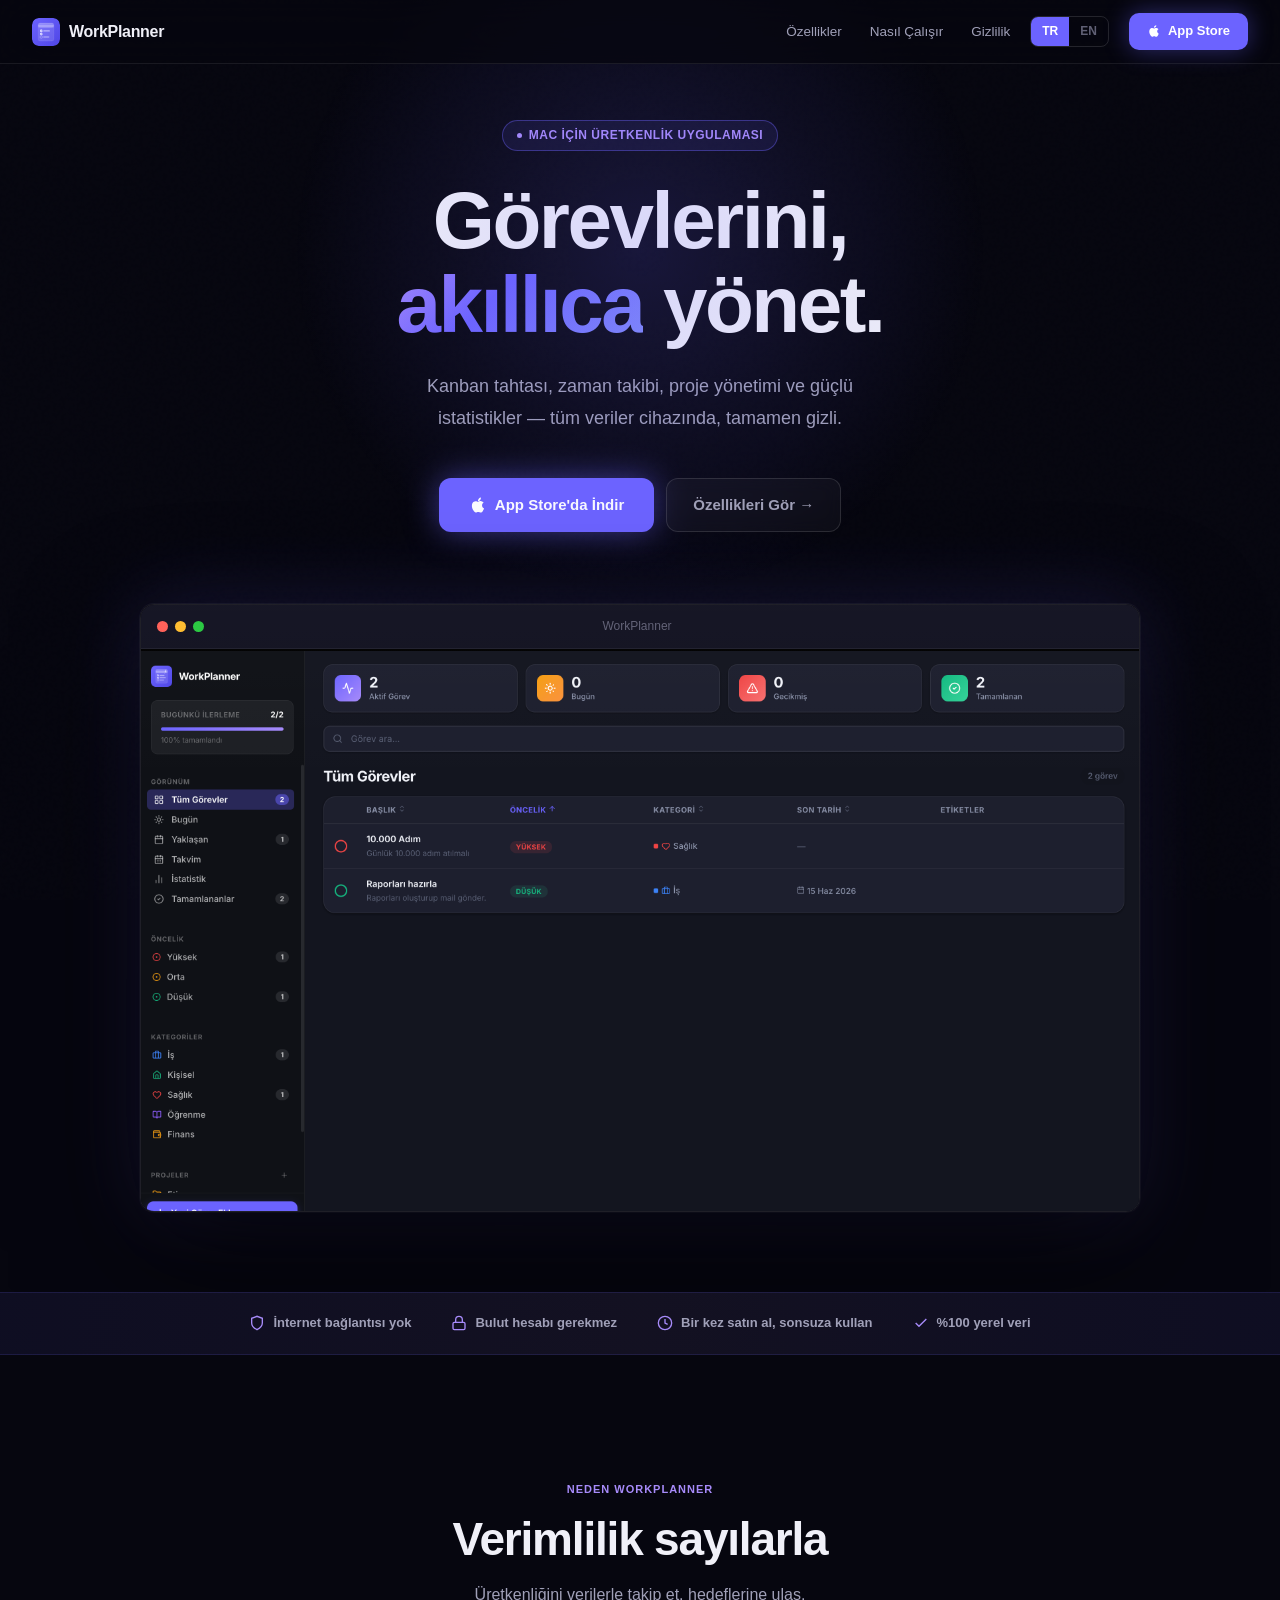
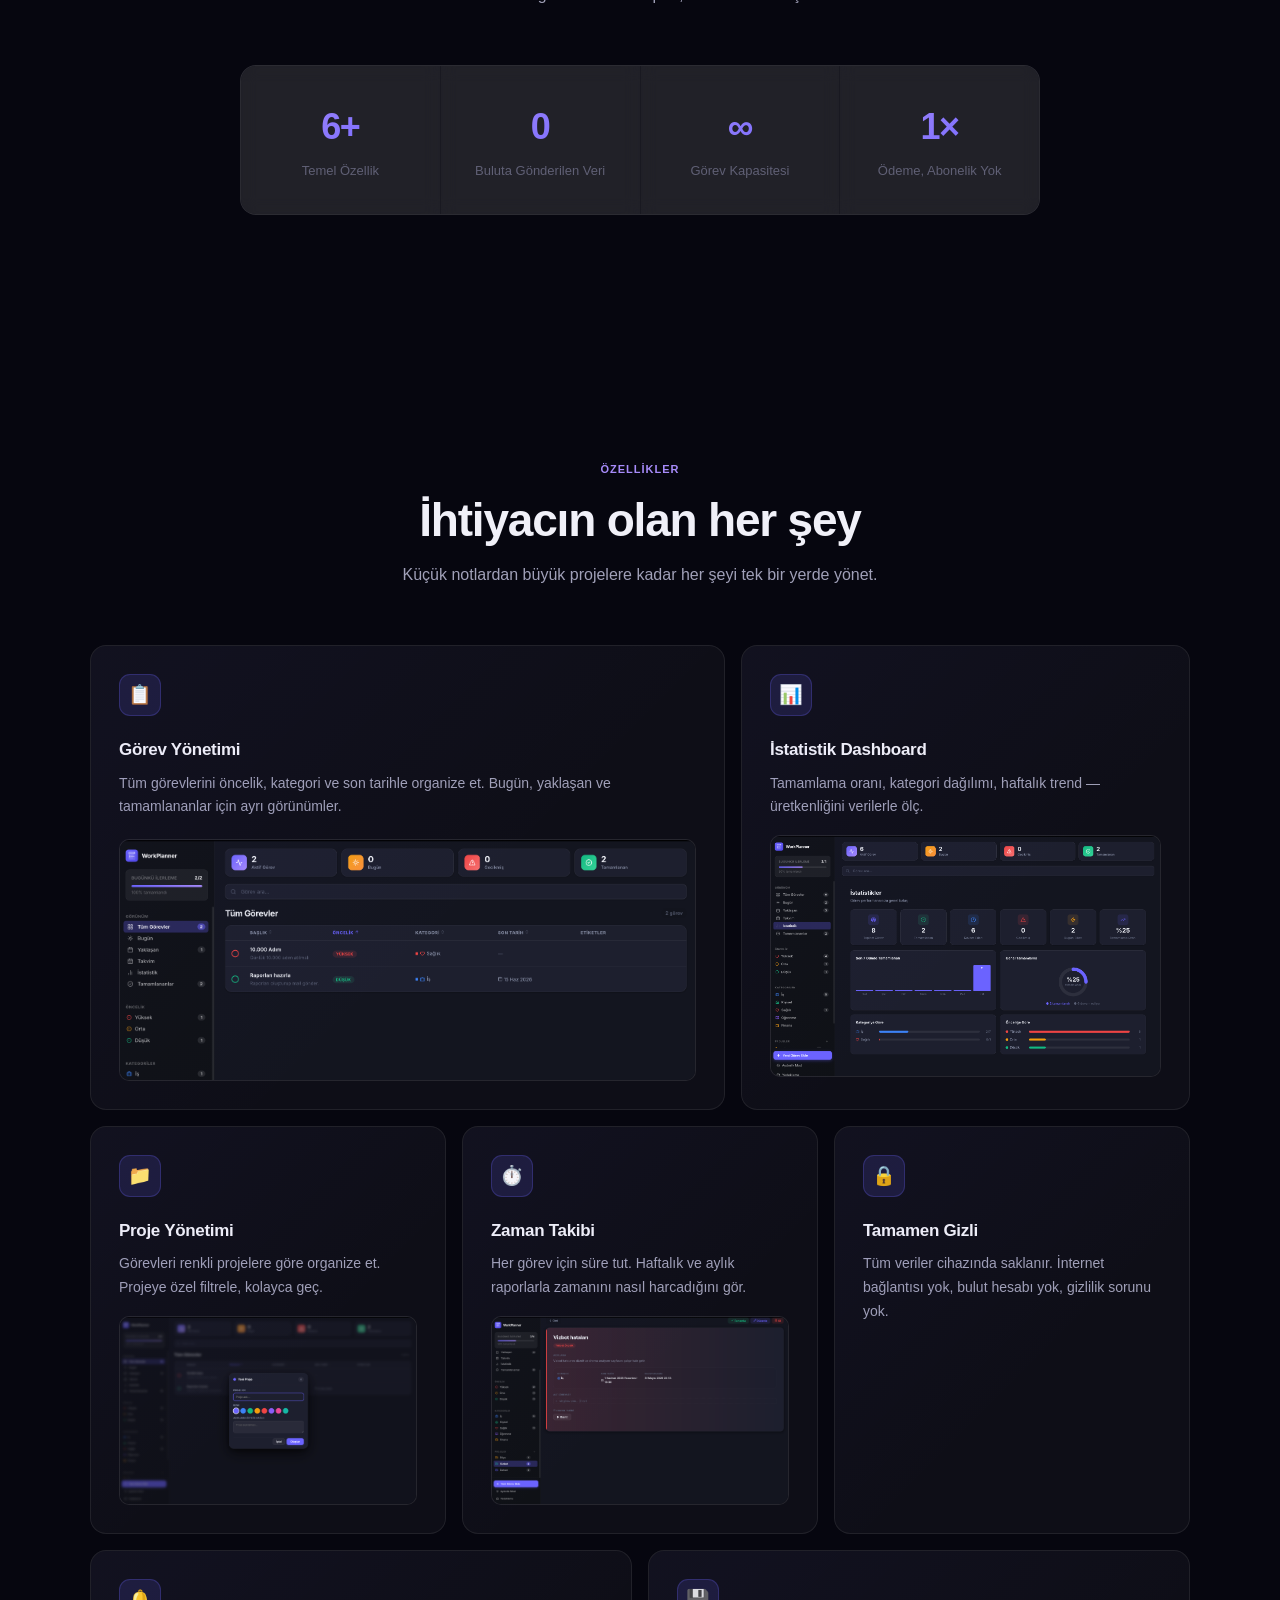
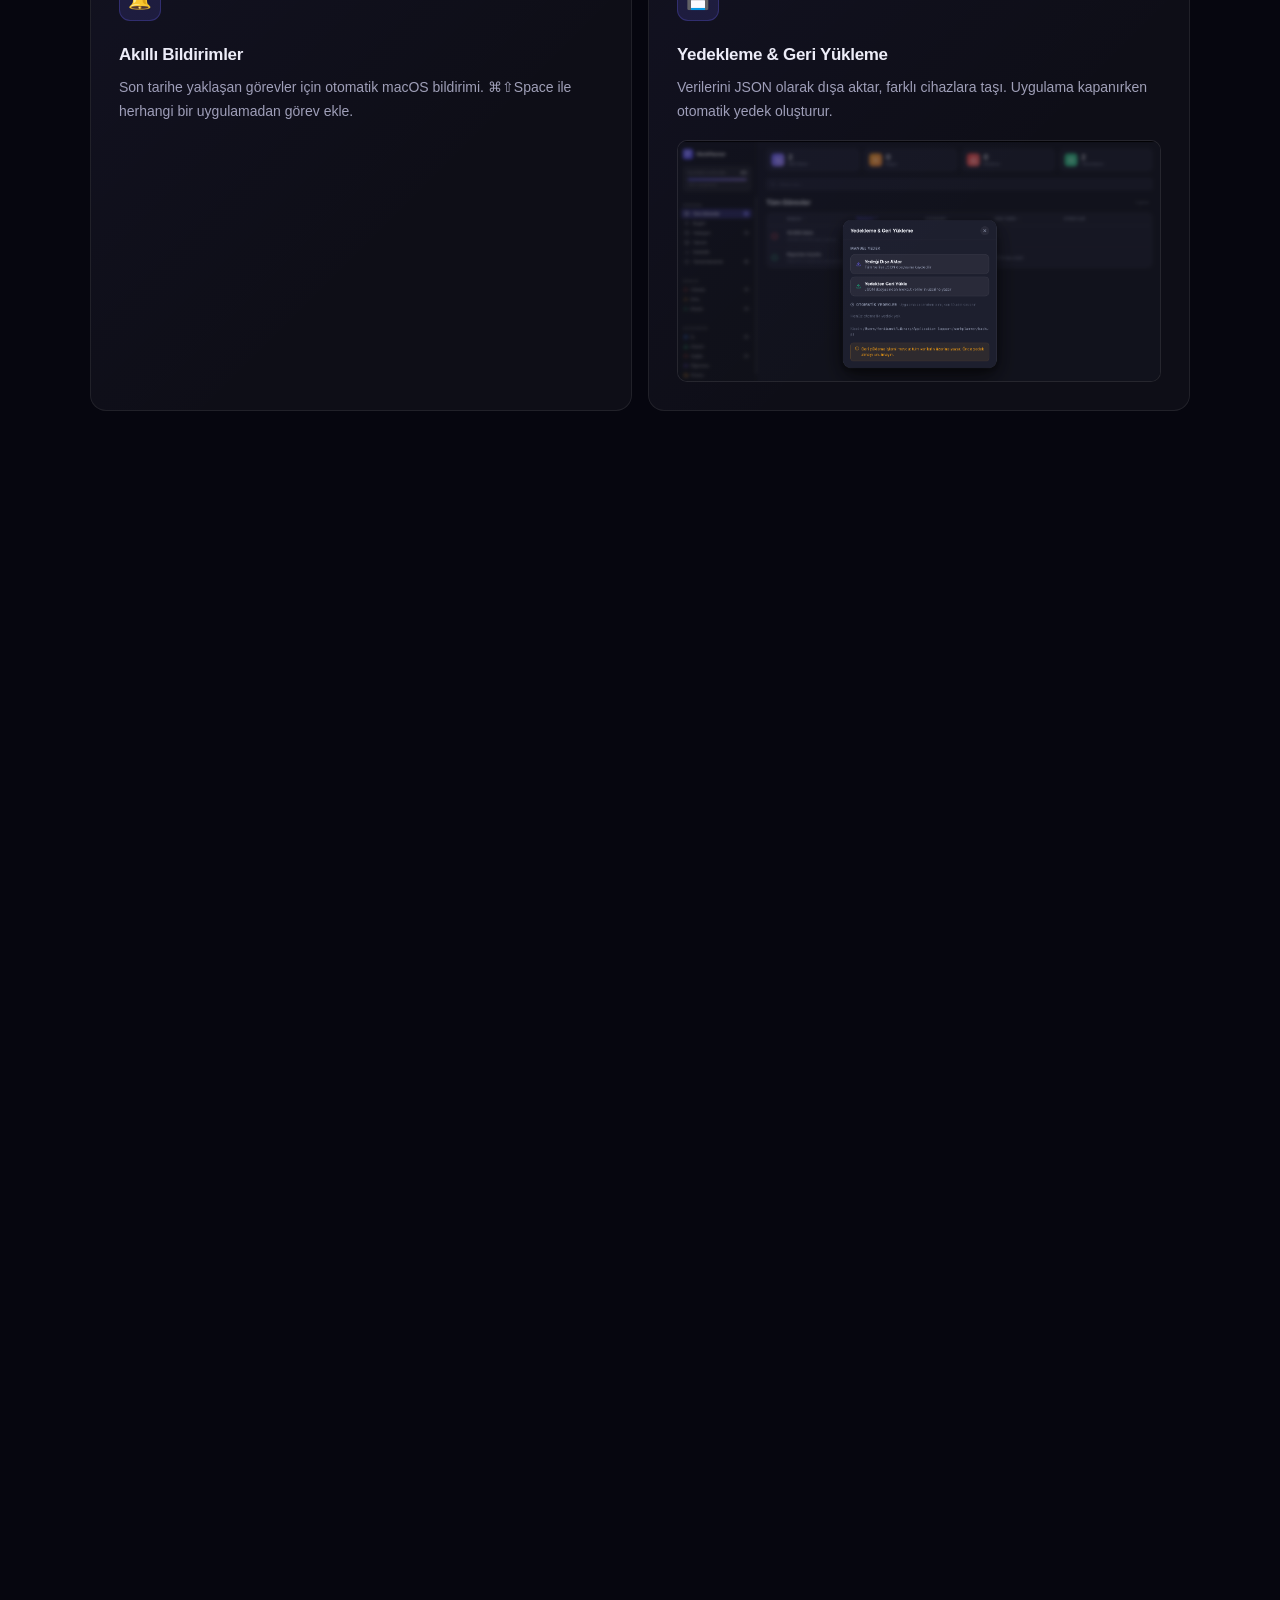
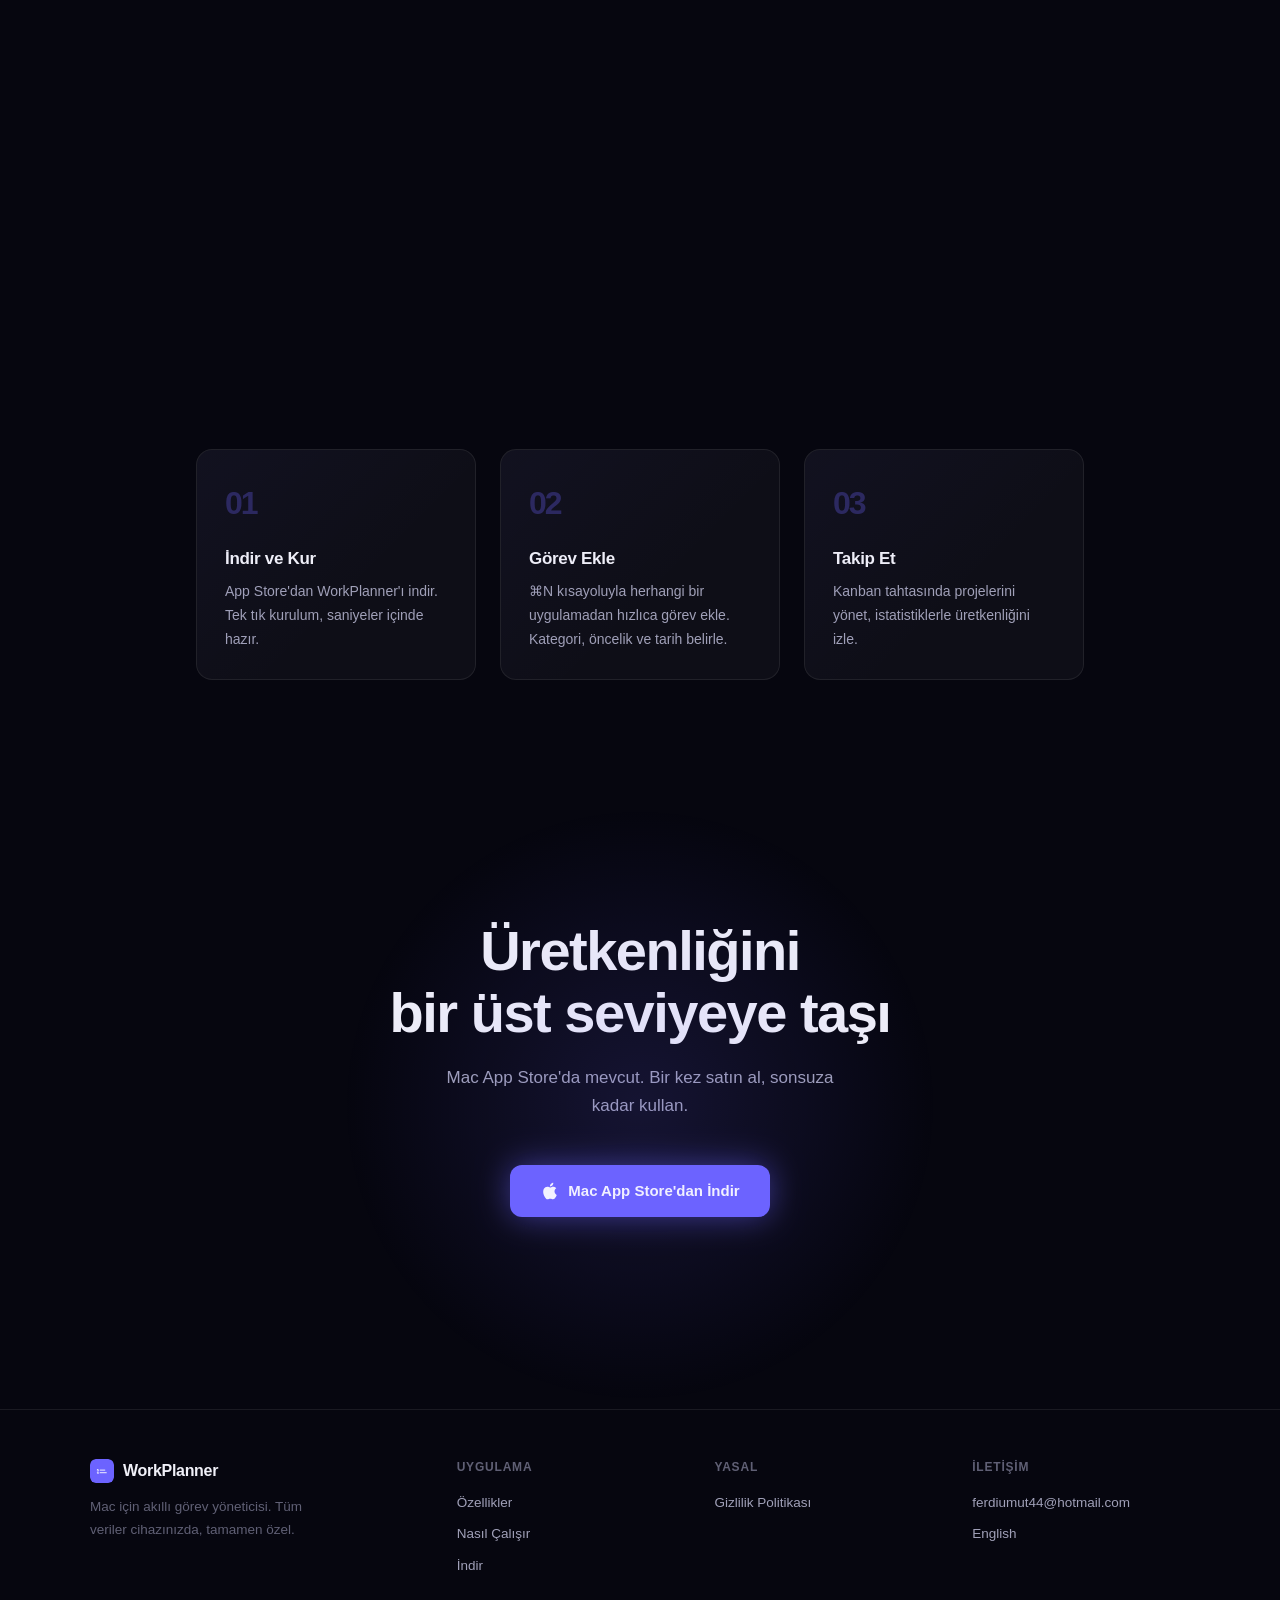
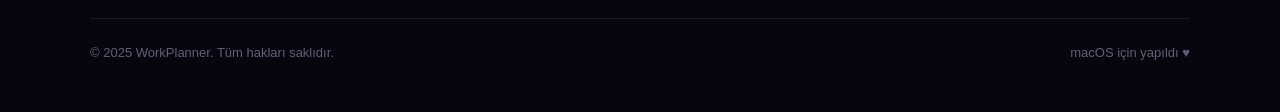
==== commit c2d81854: "Update contact email to ferdiumut44@hotmail.com" ====
--- a/index.html
+++ b/index.html
@@ -42,7 +42,7 @@
     <a href="index.html" class="lang-btn active">TR</a>
     <a href="en.html"    class="lang-btn">EN</a>
   </div>
-  <a href="#download" class="nav-cta">
+  <a href="https://apps.apple.com/app/id6775472958" target="_blank" class="nav-cta">
     <svg width="14" height="14" fill="currentColor" viewBox="0 0 24 24"><path d="M18.71 19.5c-.83 1.24-1.71 2.45-3.05 2.47-1.34.03-1.77-.79-3.29-.79-1.53 0-2 .77-3.27.82-1.31.05-2.3-1.32-3.14-2.53C4.25 17 2.94 12.45 4.7 9.39c.87-1.52 2.43-2.48 4.12-2.51 1.28-.02 2.5.87 3.29.87.78 0 2.26-1.07 3.8-.91.65.03 2.47.26 3.64 1.98-.09.06-2.17 1.28-2.15 3.81.03 3.02 2.65 4.03 2.68 4.04-.03.07-.42 1.44-1.38 2.83M13 3.5c.73-.83 1.94-1.46 2.94-1.5.13 1.17-.34 2.35-1.04 3.19-.69.85-1.83 1.51-2.95 1.42-.15-1.15.41-2.35 1.05-3.11z"/></svg>
     App Store
   </a>
@@ -68,7 +68,7 @@
   </p>
 
   <div class="hero-actions reveal reveal-delay-3">
-    <a href="#download" class="btn-primary">
+    <a href="https://apps.apple.com/app/id6775472958" target="_blank" class="btn-primary">
       <svg width="18" height="18" fill="currentColor" viewBox="0 0 24 24"><path d="M18.71 19.5c-.83 1.24-1.71 2.45-3.05 2.47-1.34.03-1.77-.79-3.29-.79-1.53 0-2 .77-3.27.82-1.31.05-2.3-1.32-3.14-2.53C4.25 17 2.94 12.45 4.7 9.39c.87-1.52 2.43-2.48 4.12-2.51 1.28-.02 2.5.87 3.29.87.78 0 2.26-1.07 3.8-.91.65.03 2.47.26 3.64 1.98-.09.06-2.17 1.28-2.15 3.81.03 3.02 2.65 4.03 2.68 4.04-.03.07-.42 1.44-1.38 2.83M13 3.5c.73-.83 1.94-1.46 2.94-1.5.13 1.17-.34 2.35-1.04 3.19-.69.85-1.83 1.51-2.95 1.42-.15-1.15.41-2.35 1.05-3.11z"/></svg>
       App Store'da İndir
     </a>
@@ -283,7 +283,7 @@
   <h2 class="reveal">Üretkenliğini<br>bir üst seviyeye taşı</h2>
   <p class="reveal reveal-delay-1">Mac App Store'da mevcut. Bir kez satın al, sonsuza kadar kullan.</p>
   <div class="hero-actions reveal reveal-delay-2">
-    <a href="#" class="btn-primary">
+    <a href="https://apps.apple.com/app/id6775472958" target="_blank" class="btn-primary">
       <svg width="20" height="20" fill="currentColor" viewBox="0 0 24 24"><path d="M18.71 19.5c-.83 1.24-1.71 2.45-3.05 2.47-1.34.03-1.77-.79-3.29-.79-1.53 0-2 .77-3.27.82-1.31.05-2.3-1.32-3.14-2.53C4.25 17 2.94 12.45 4.7 9.39c.87-1.52 2.43-2.48 4.12-2.51 1.28-.02 2.5.87 3.29.87.78 0 2.26-1.07 3.8-.91.65.03 2.47.26 3.64 1.98-.09.06-2.17 1.28-2.15 3.81.03 3.02 2.65 4.03 2.68 4.04-.03.07-.42 1.44-1.38 2.83M13 3.5c.73-.83 1.94-1.46 2.94-1.5.13 1.17-.34 2.35-1.04 3.19-.69.85-1.83 1.51-2.95 1.42-.15-1.15.41-2.35 1.05-3.11z"/></svg>
       Mac App Store'dan İndir
     </a>
@@ -323,7 +323,7 @@
 
     <div class="footer-col">
       <div class="footer-col-title">İletişim</div>
-      <a href="mailto:ferdiumt@gmail.com">ferdiumt@gmail.com</a>
+      <a href="mailto:ferdiumut44@hotmail.com">ferdiumut44@hotmail.com</a>
       <a href="en.html">English</a>
     </div>
   </div>
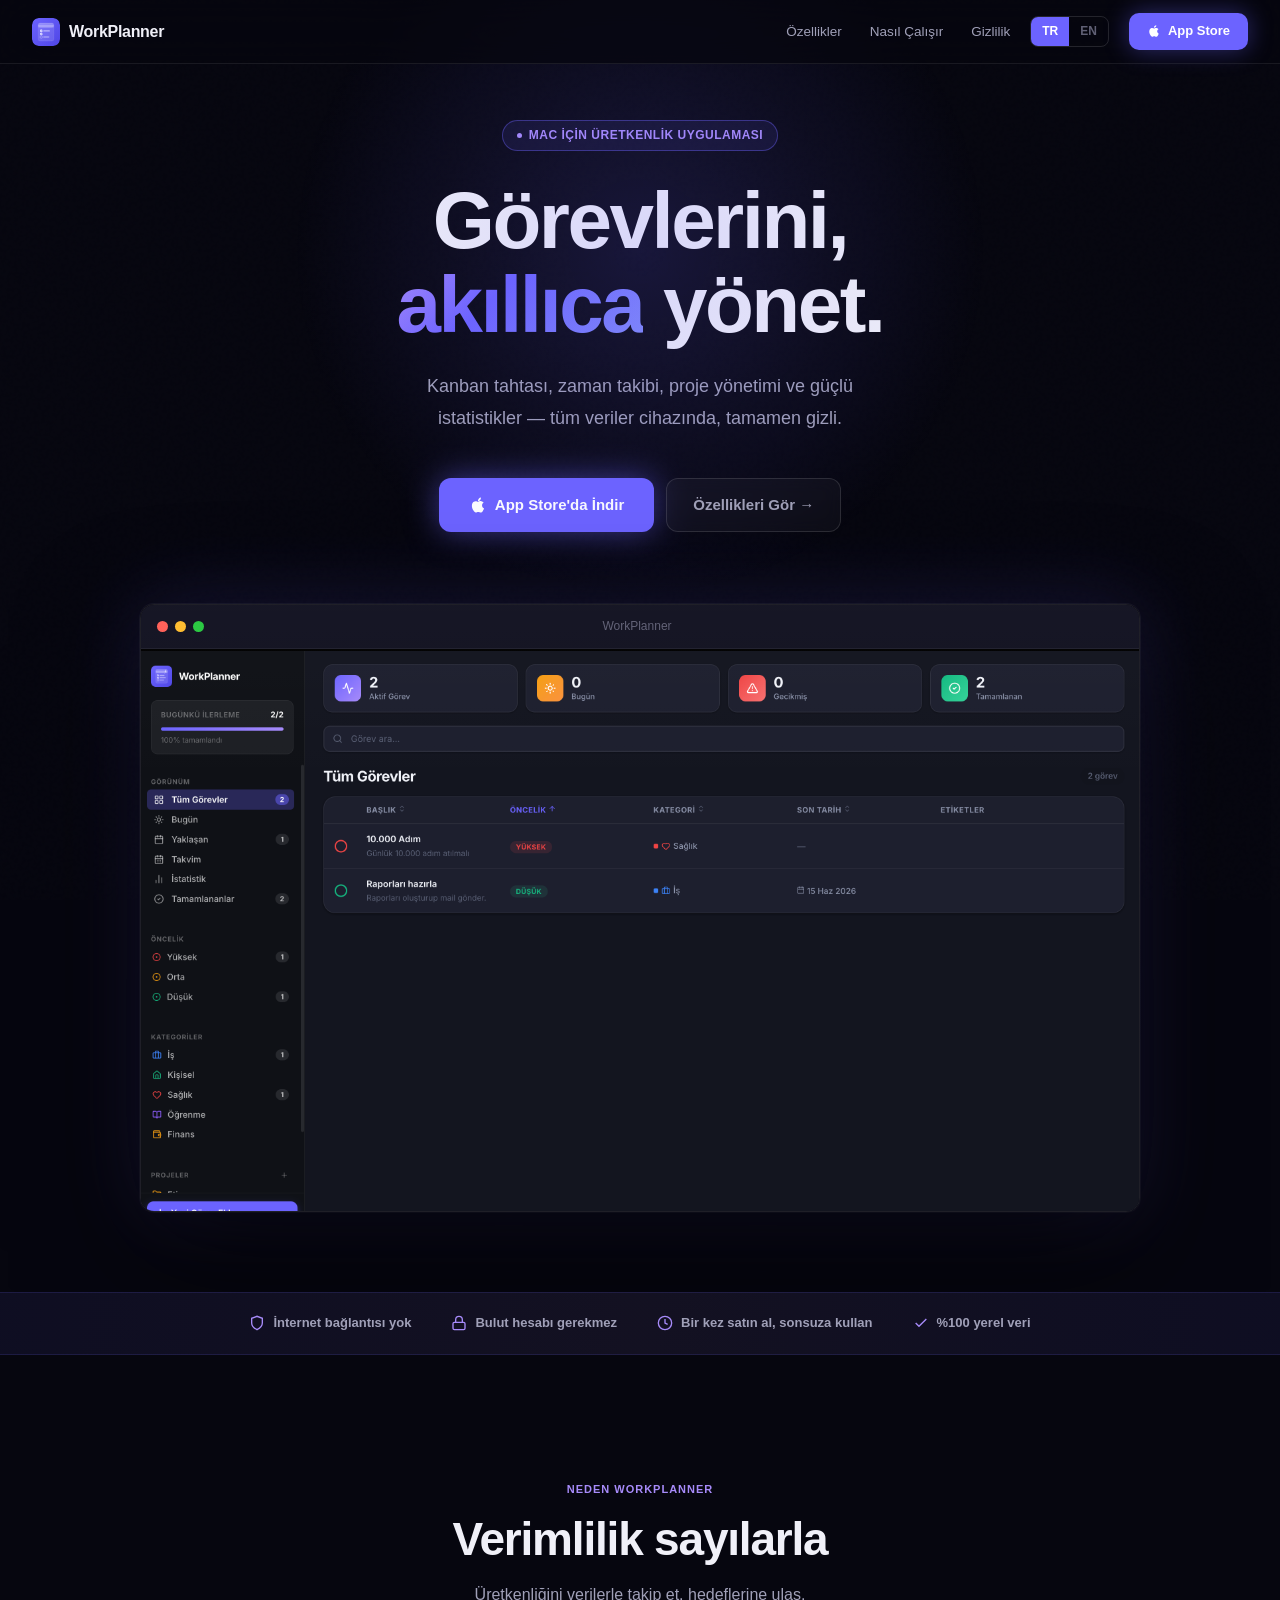
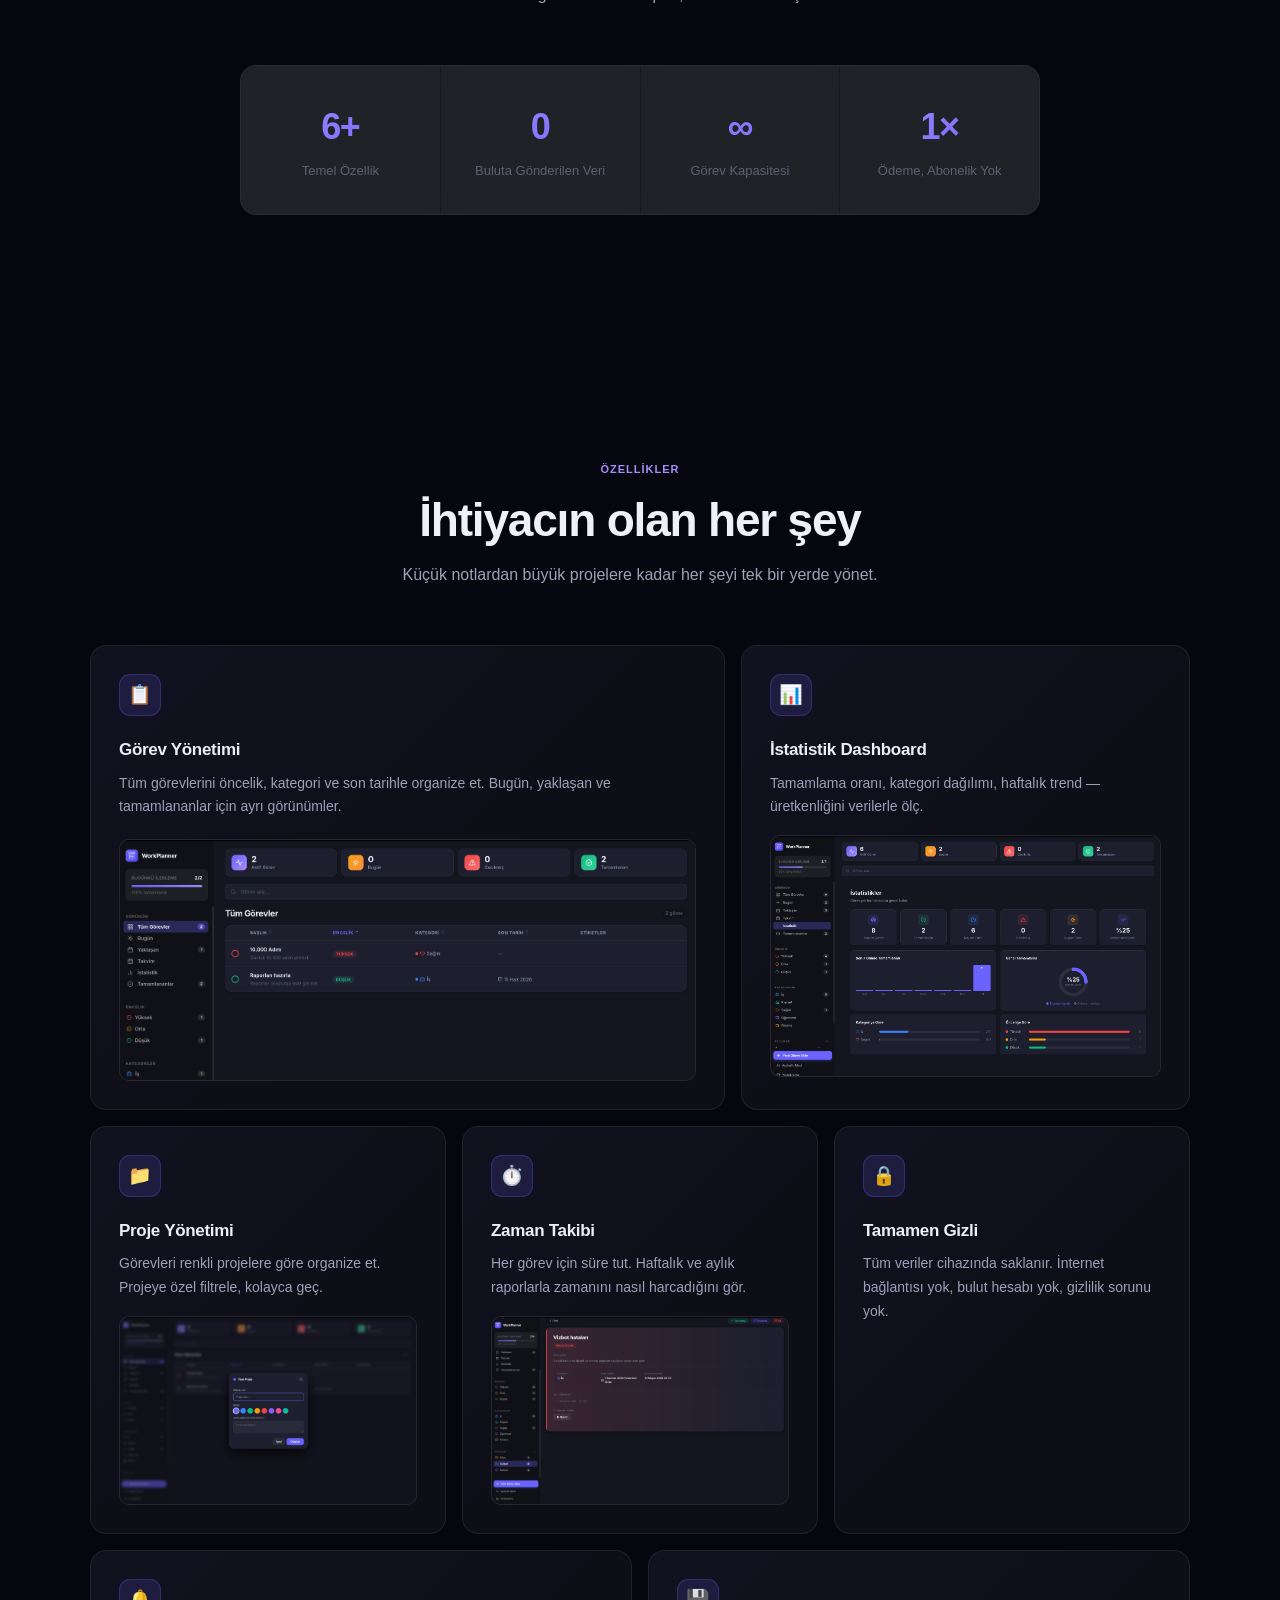
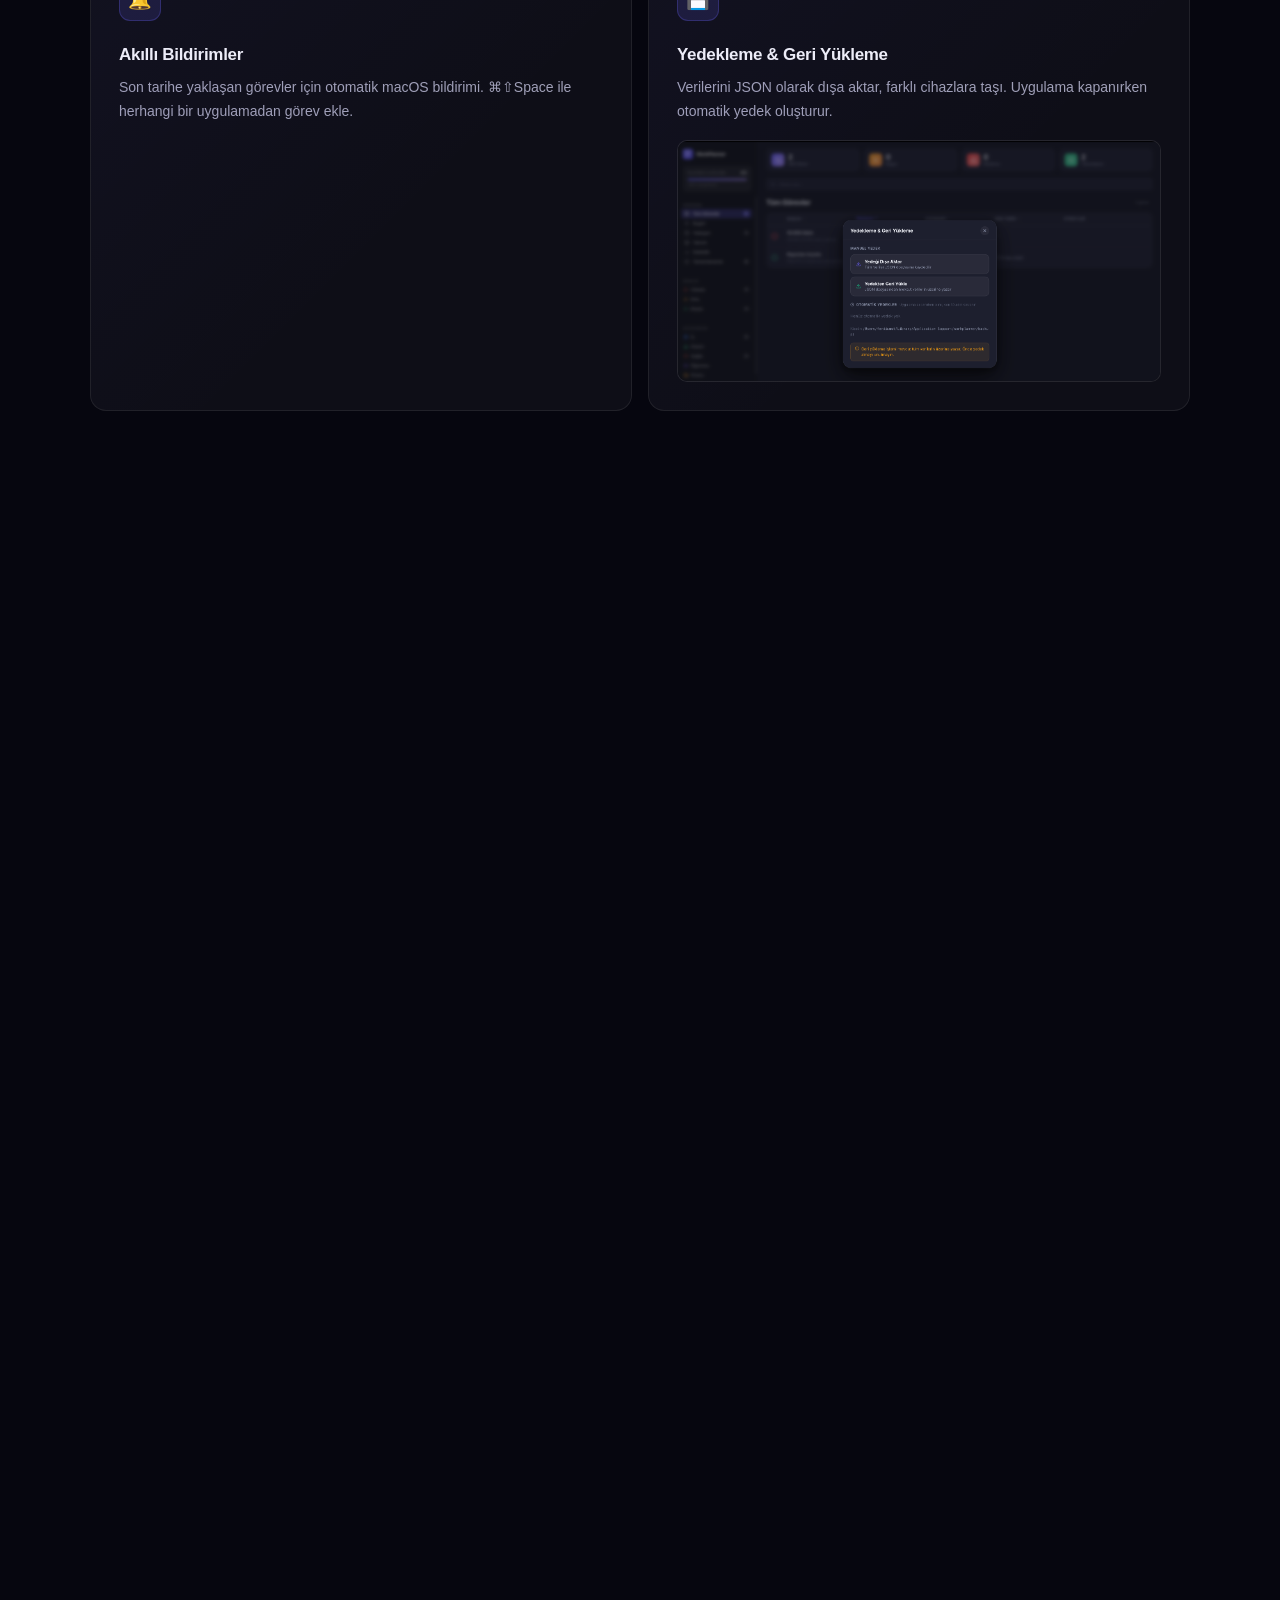
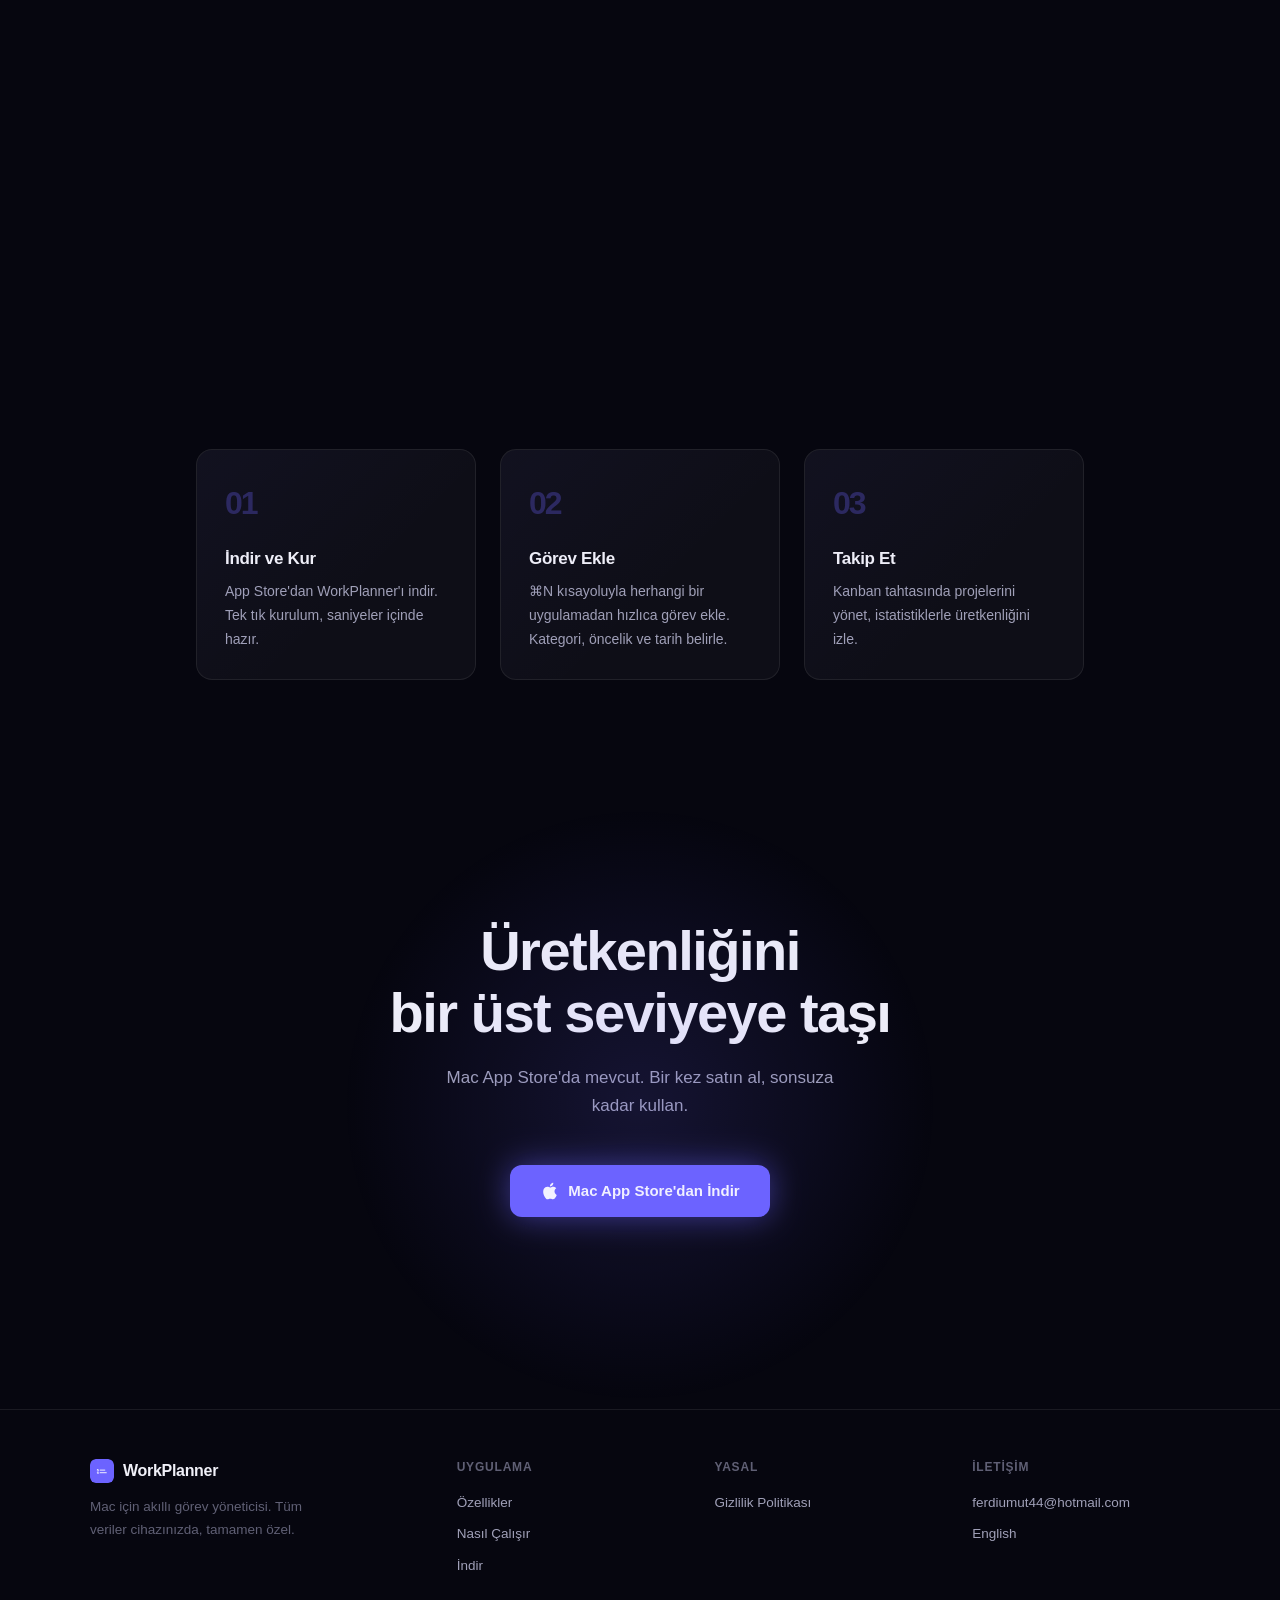
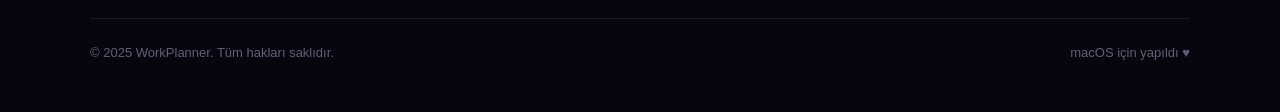
==== commit 8f7952cb: "Prevent image dragging and right-click save" ====
--- a/index.html
+++ b/index.html
@@ -339,6 +339,11 @@
     entries.forEach(e => { if (e.isIntersecting) { e.target.classList.add('visible'); observer.unobserve(e.target); } });
   }, { threshold: 0.1 });
   document.querySelectorAll('.reveal').forEach(el => observer.observe(el));
+
+  document.querySelectorAll('img').forEach(img => {
+    img.addEventListener('contextmenu', e => e.preventDefault());
+    img.setAttribute('draggable', 'false');
+  });
 </script>
 
 </body>
--- a/style.css
+++ b/style.css
@@ -728,6 +728,30 @@
   color: var(--p2);
 }
 
+/* ─── Image protection ───────────────────────────────────────────────────────── */
+img {
+  -webkit-user-drag: none;
+  user-drag: none;
+  pointer-events: none;
+  -webkit-user-select: none;
+  user-select: none;
+}
+
+.bento-screenshot,
+.spotlight-visual,
+.window-screen {
+  position: relative;
+}
+
+.bento-screenshot::after,
+.spotlight-visual::after,
+.window-screen::after {
+  content: '';
+  position: absolute;
+  inset: 0;
+  z-index: 1;
+}
+
 /* ─── Responsive ─────────────────────────────────────────────────────────────── */
 @media (max-width: 900px) {
   .bento { grid-template-columns: 1fr 1fr; }
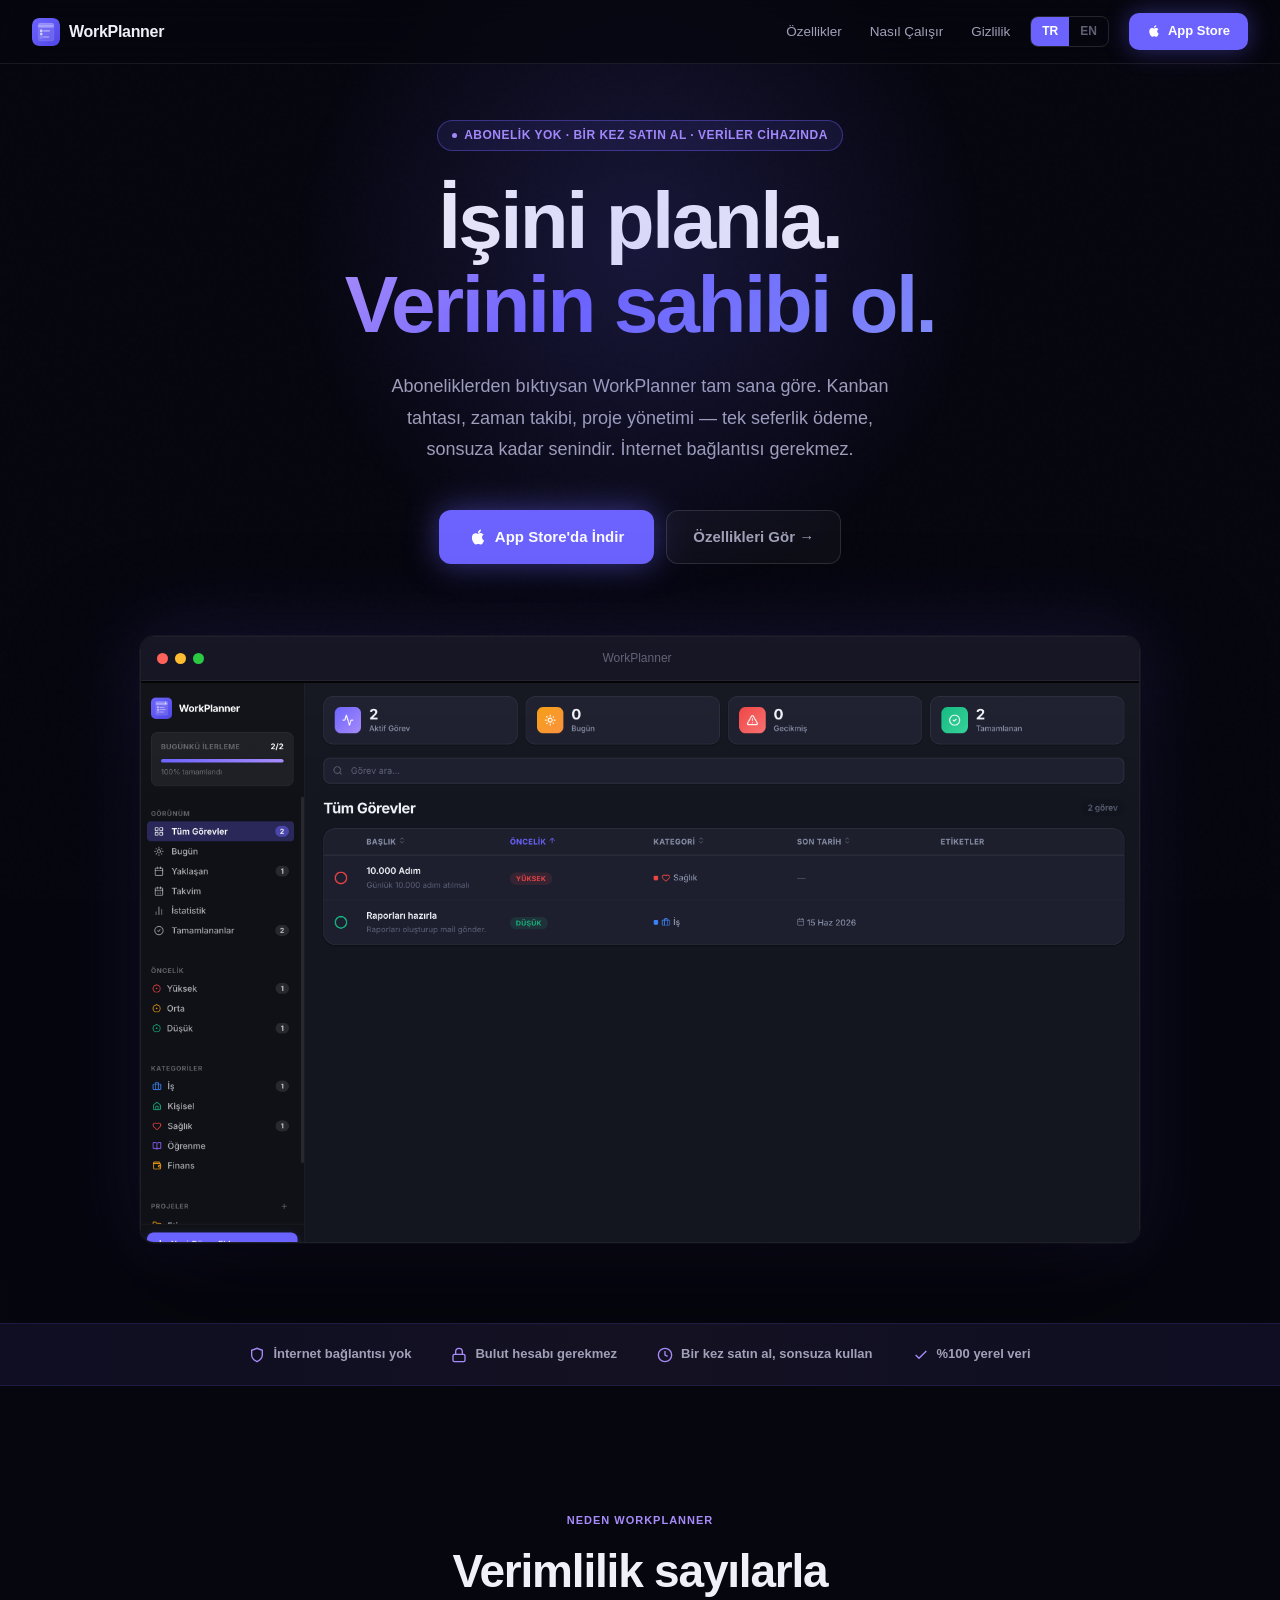
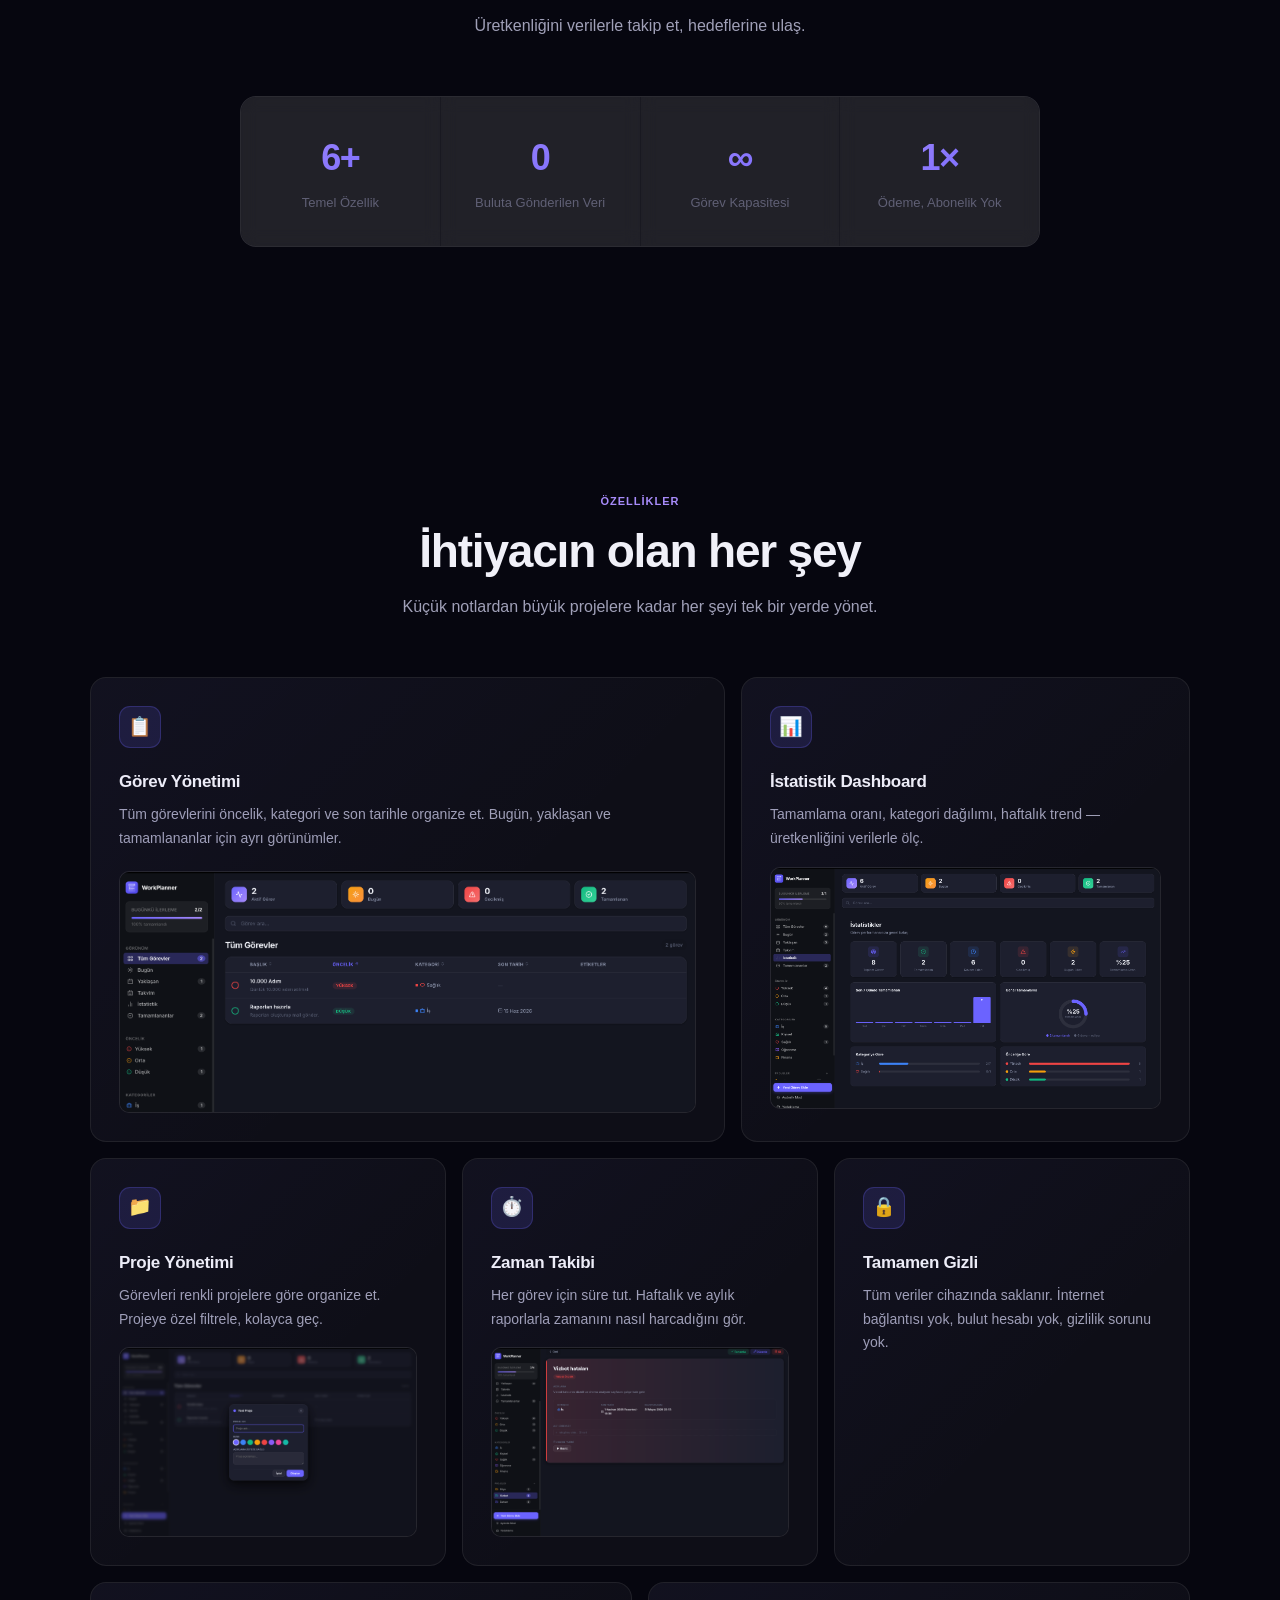
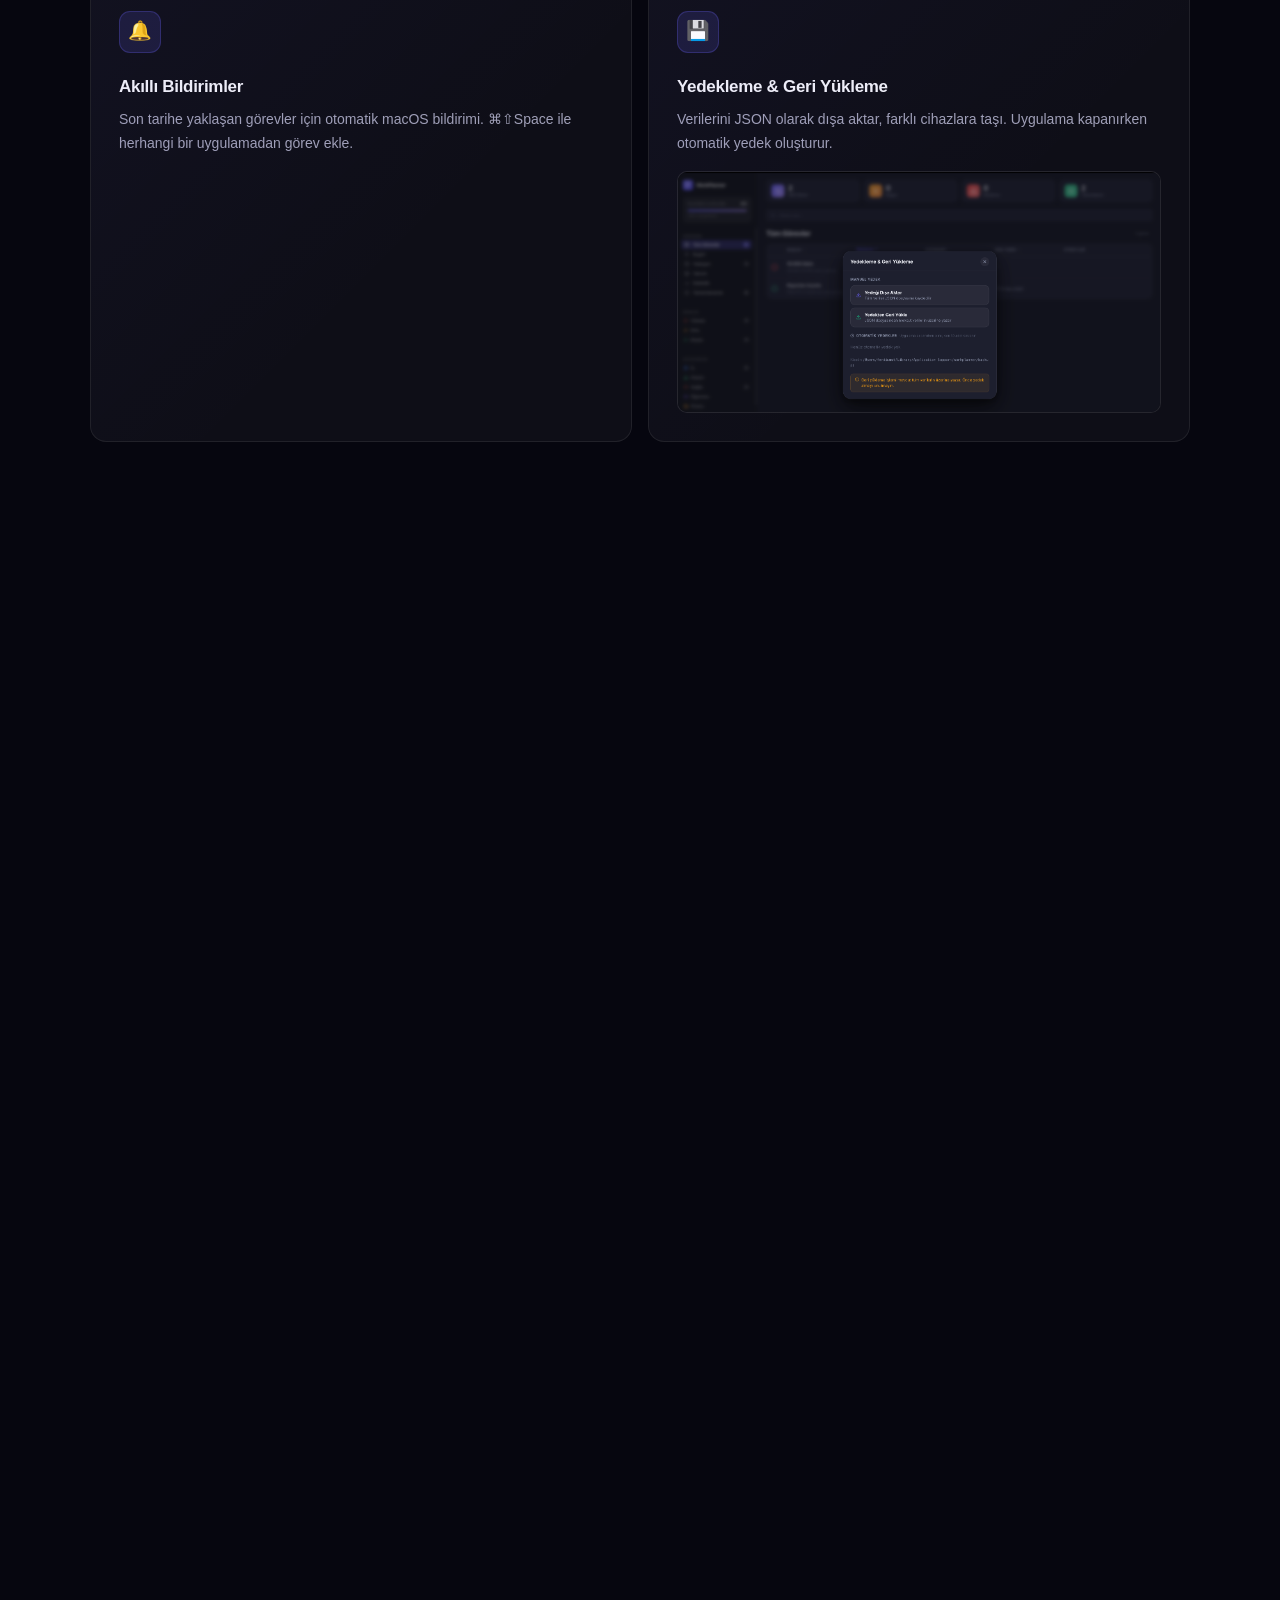
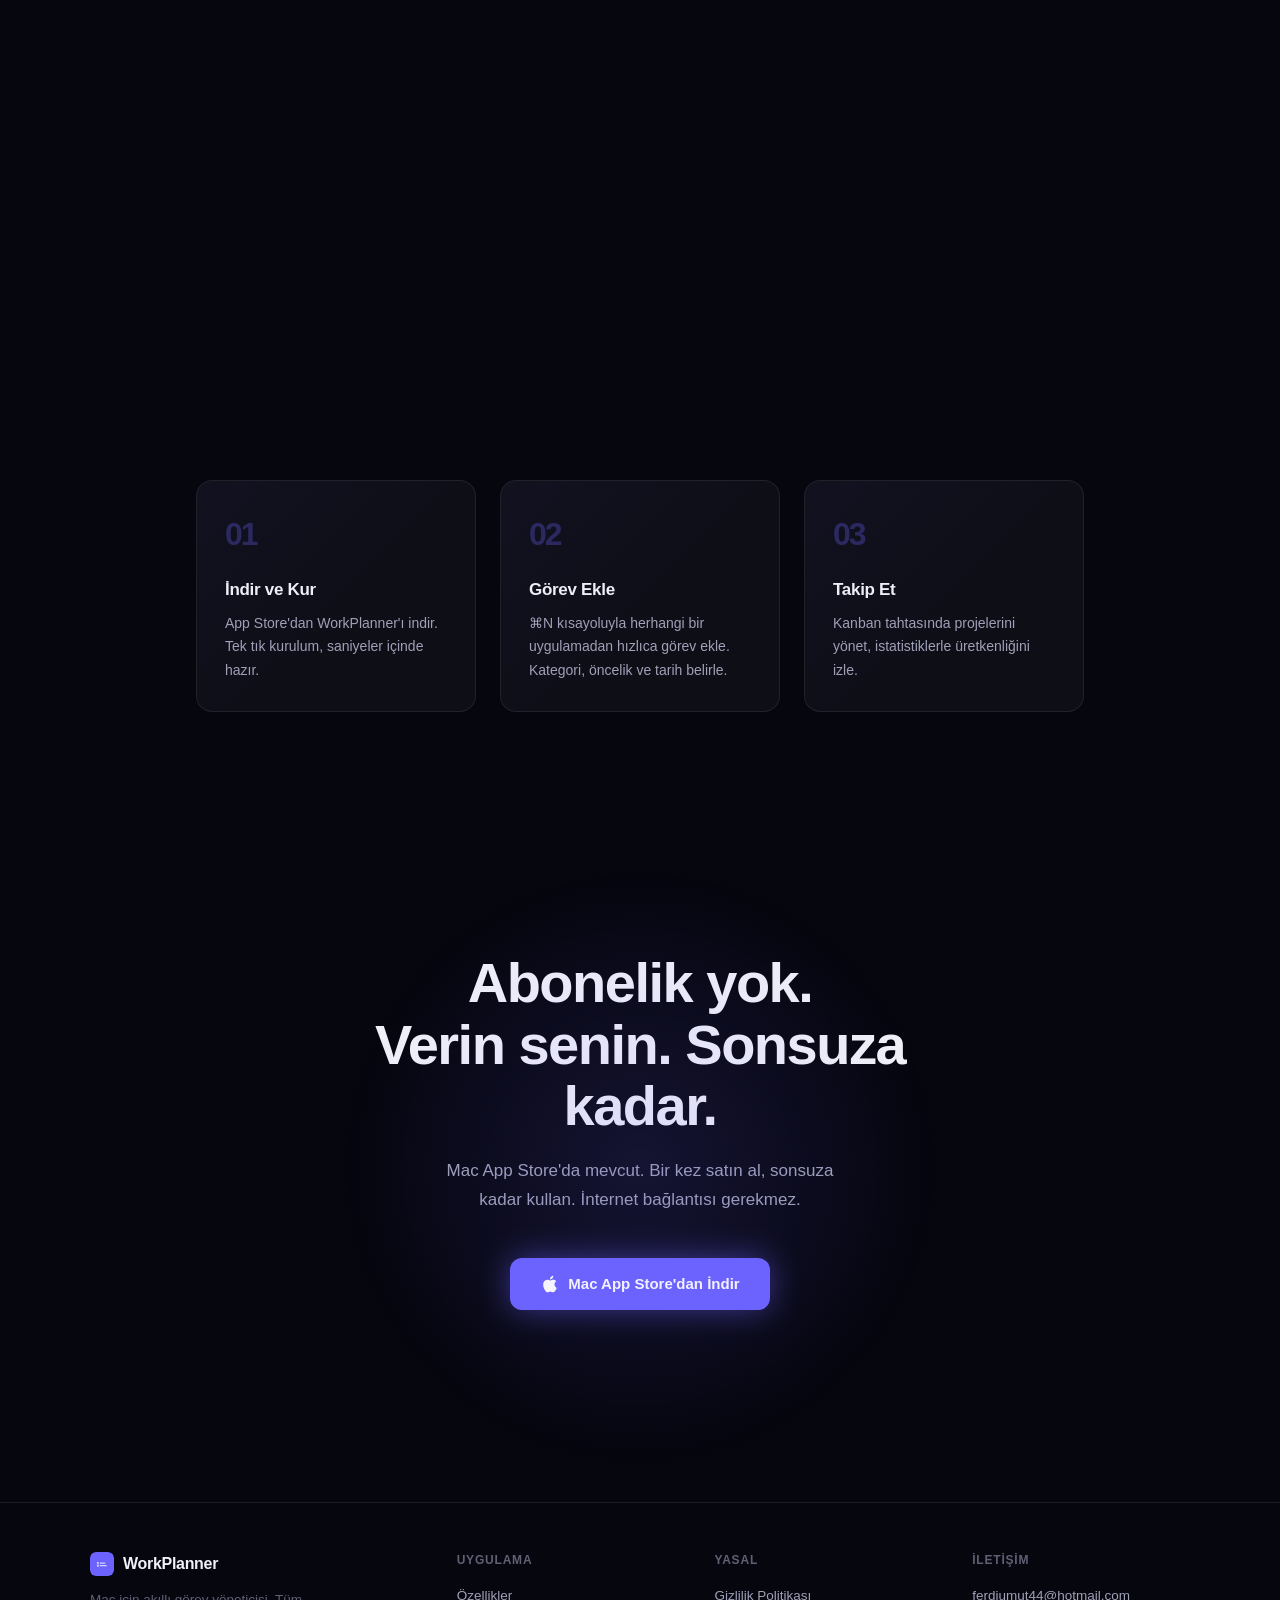
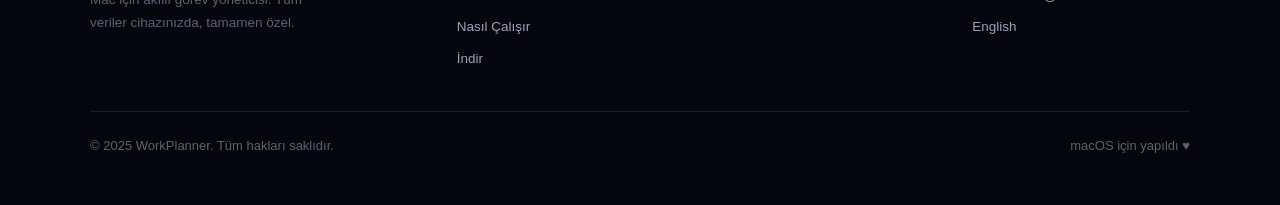
==== commit 52bcb0b4: "Update hero messaging: no subscription, own your data angle" ====
--- a/index.html
+++ b/index.html
@@ -55,16 +55,16 @@
 
   <div class="hero-eyebrow reveal">
     <span></span>
-    Mac için Üretkenlik Uygulaması
+    Abonelik yok · Bir kez satın al · Veriler cihazında
   </div>
 
   <h1 class="reveal reveal-delay-1">
-    Görevlerini,<br>
-    <span class="grad">akıllıca</span> yönet.
+    İşini planla.<br>
+    <span class="grad">Verinin sahibi ol.</span>
   </h1>
 
   <p class="hero-sub reveal reveal-delay-2">
-    Kanban tahtası, zaman takibi, proje yönetimi ve güçlü istatistikler — tüm veriler cihazında, tamamen gizli.
+    Aboneliklerden bıktıysan WorkPlanner tam sana göre. Kanban tahtası, zaman takibi, proje yönetimi — tek seferlik ödeme, sonsuza kadar senindir. İnternet bağlantısı gerekmez.
   </p>
 
   <div class="hero-actions reveal reveal-delay-3">
@@ -280,8 +280,8 @@
 
 <!-- CTA -->
 <section class="cta-section" id="download">
-  <h2 class="reveal">Üretkenliğini<br>bir üst seviyeye taşı</h2>
-  <p class="reveal reveal-delay-1">Mac App Store'da mevcut. Bir kez satın al, sonsuza kadar kullan.</p>
+  <h2 class="reveal">Abonelik yok.<br>Verin senin. Sonsuza kadar.</h2>
+  <p class="reveal reveal-delay-1">Mac App Store'da mevcut. Bir kez satın al, sonsuza kadar kullan. İnternet bağlantısı gerekmez.</p>
   <div class="hero-actions reveal reveal-delay-2">
     <a href="https://apps.apple.com/app/id6775472958" target="_blank" class="btn-primary">
       <svg width="20" height="20" fill="currentColor" viewBox="0 0 24 24"><path d="M18.71 19.5c-.83 1.24-1.71 2.45-3.05 2.47-1.34.03-1.77-.79-3.29-.79-1.53 0-2 .77-3.27.82-1.31.05-2.3-1.32-3.14-2.53C4.25 17 2.94 12.45 4.7 9.39c.87-1.52 2.43-2.48 4.12-2.51 1.28-.02 2.5.87 3.29.87.78 0 2.26-1.07 3.8-.91.65.03 2.47.26 3.64 1.98-.09.06-2.17 1.28-2.15 3.81.03 3.02 2.65 4.03 2.68 4.04-.03.07-.42 1.44-1.38 2.83M13 3.5c.73-.83 1.94-1.46 2.94-1.5.13 1.17-.34 2.35-1.04 3.19-.69.85-1.83 1.51-2.95 1.42-.15-1.15.41-2.35 1.05-3.11z"/></svg>
